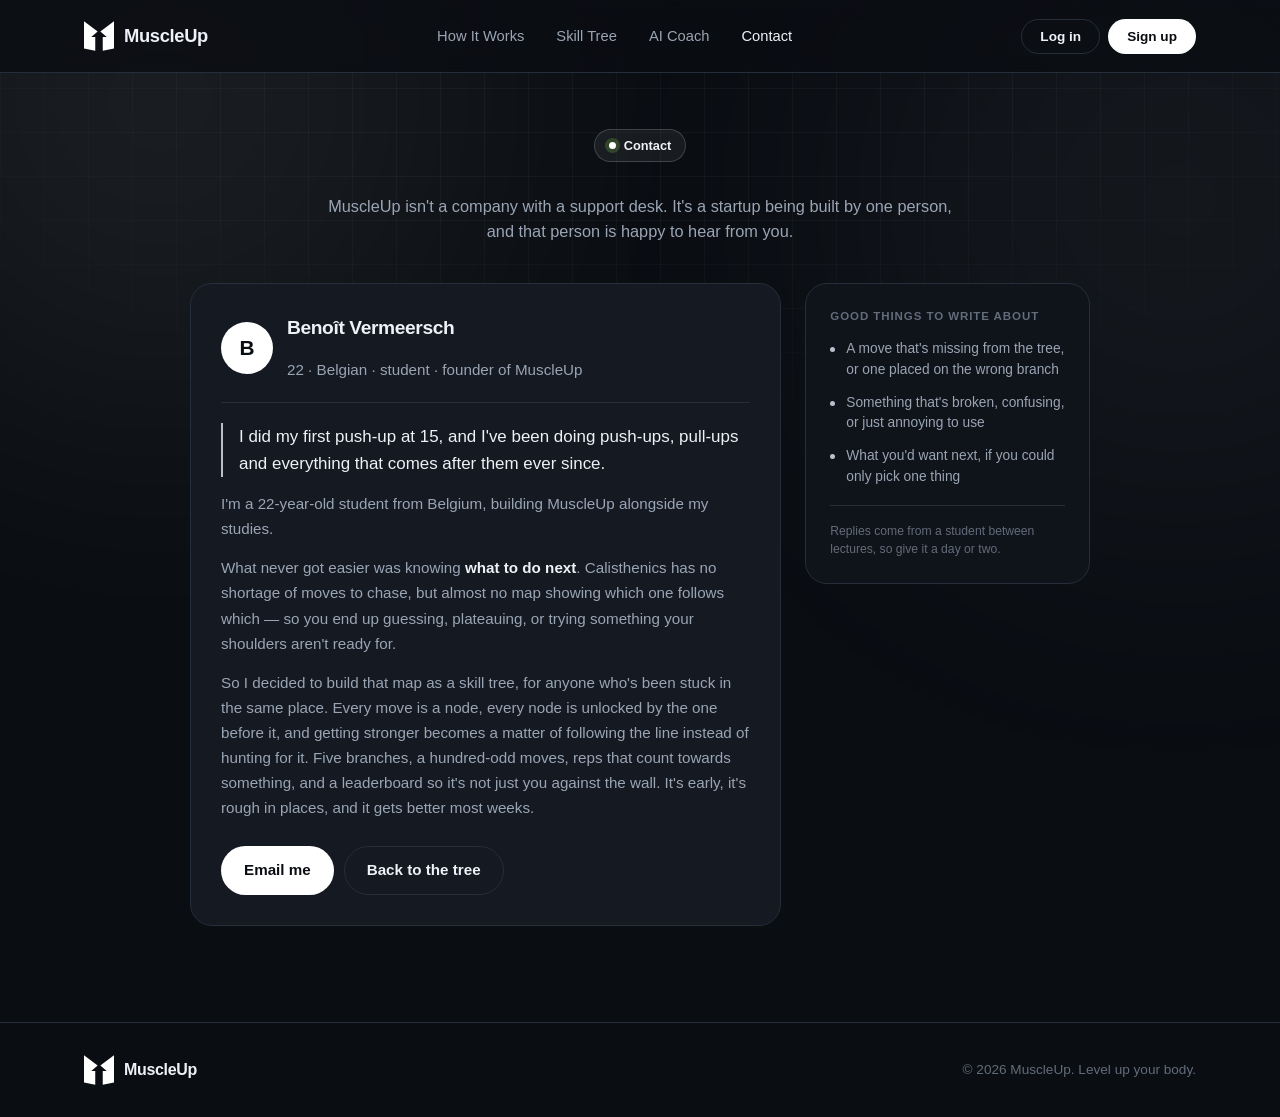
==== contact.html @ 6f4931c4 "Reach the nav on a phone The header links didn't fit beside the account chip on a phone, so below 90" ====
<!DOCTYPE html>
<html lang="en">
<head>
<meta charset="UTF-8">
<meta name="viewport" content="width=device-width, initial-scale=1.0">
<title>Contact · MuscleUp</title>
<meta name="description" content="MuscleUp is built by Benoît Vermeersch, a 22-year-old Belgian student. Get in touch.">
<!-- warm the connection to Supabase before the first query — keep this
     host in step with SUPABASE_URL in js/auth-config.js -->
<link rel="preconnect" href="https://ixcmhtoixwewbaqtuimb.supabase.co" crossorigin>
<link rel="dns-prefetch" href="https://ixcmhtoixwewbaqtuimb.supabase.co">
<link rel="icon" href="assets/favicon.svg" type="image/svg+xml">
<meta name="theme-color" content="#0a0d12">
<link rel="stylesheet" href="css/style.css?v=11">
<link rel="stylesheet" href="css/auth.css?v=11">
<link rel="stylesheet" href="css/pages.css?v=11">
</head>
<body>

<div class="bg-grid" aria-hidden="true"></div>
<div class="bg-glow bg-glow--push" aria-hidden="true"></div>
<div class="bg-glow bg-glow--pull" aria-hidden="true"></div>

<header class="site-header">
  <div class="container nav">
    <a class="brand" href="index.html">
      <img class="brand__mark" src="assets/logo.svg" alt="" width="400" height="404">
      <span class="brand__name">Muscle<em>Up</em></span>
    </a>
    <nav class="nav__links" id="nav-links" aria-label="Primary"></nav>
    <div class="nav__tools">
      <div id="auth-slot"></div>
      <button type="button" class="nav__burger" id="nav-burger"
              aria-label="Open menu" aria-expanded="false" aria-controls="nav-links">
        <span aria-hidden="true"></span><span aria-hidden="true"></span><span aria-hidden="true"></span>
      </button>
    </div>
  </div>
</header>

<main class="page">
  <div class="container">

    <div class="page__head">
      <span class="eyebrow"><span class="eyebrow__dot"></span> Contact</span>
      <p class="page__lead">MuscleUp isn't a company with a support desk. It's a startup being built by one person, and that person is happy to hear from you.</p>
    </div>

    <div class="contact">

      <article class="contact__card">
        <div class="contact__who">
          <span class="contact__avatar" aria-hidden="true">B</span>
          <div>
            <h1 class="contact__name">Benoît Vermeersch</h1>
            <p class="contact__role">22 · Belgian · student · founder of MuscleUp</p>
          </div>
        </div>

        <p class="contact__lede">I did my first push-up at 15, and I've been doing push-ups, pull-ups and everything that comes after them ever since.</p>

        <p>I'm a 22-year-old student from Belgium, building MuscleUp alongside my studies.</p>

        <p>What never got easier was knowing <em>what to do next</em>. Calisthenics has no shortage of moves to chase, but almost no map showing which one follows which — so you end up guessing, plateauing, or trying something your shoulders aren't ready for.</p>

        <p>So I decided to build that map as a skill tree, for anyone who's been stuck in the same place. Every move is a node, every node is unlocked by the one before it, and getting stronger becomes a matter of following the line instead of hunting for it. Five branches, a hundred-odd moves, reps that count towards something, and a leaderboard so it's not just you against the wall. It's early, it's rough in places, and it gets better most weeks.</p>

        <div class="contact__actions">
          <a class="btn btn--primary" href="mailto:benoitjevermeersch@gmail.com">Email me</a>
          <a class="btn btn--ghost" href="index.html">Back to the tree</a>
        </div>
      </article>

      <aside class="contact__aside">
        <h3>Good things to write about</h3>
        <ul class="contact__list">
          <li>A move that's missing from the tree, or one placed on the wrong branch</li>
          <li>Something that's broken, confusing, or just annoying to use</li>
          <li>What you'd want next, if you could only pick one thing</li>
        </ul>
        <p class="contact__note">Replies come from a student between lectures, so give it a day or two.</p>
      </aside>

    </div>

  </div>
</main>

<footer class="site-footer">
  <div class="container footer__inner">
    <div class="brand">
      <img class="brand__mark" src="assets/logo.svg" alt="" width="400" height="404">
      <span class="brand__name">Muscle<em>Up</em></span>
    </div>
    <p>&copy; 2026 MuscleUp. Level up your body.</p>
  </div>
</footer>

<script src="js/auth-config.js?v=11"></script>
<script src="js/auth.js?v=11"></script>
<script src="js/skills.js?v=11"></script>
<script src="js/profiles.js?v=11"></script>
</body>
</html>
---- css/style.css ----
/* -------------------------------------------------
   MuscleUp — Landing Page
   ------------------------------------------------- */

:root {
  --bg: #0a0d12;
  --bg-alt: #0f131a;
  --surface: #141922;
  --surface-2: #1b212c;
  --border: #262e3a;

  --text: #eef1f6;
  --text-dim: #9aa5b4;
  --text-faint: #626c7a;

  /* Brand accent. The name is historical — the palette is monochrome now,
     so "lime" is simply white and "lime-dim" the muted step below it. */
  --lime: #ffffff;
  --lime-dim: #b8c0cc;

  --push: #ff6b5e;
  --pull: #4eb0ff;
  --legs: #c084ff;
  --core: #ffd24e;
  --cardio: #4ee0a8;

  --radius: 14px;
  --radius-lg: 22px;

  --grid-line: rgba(255,255,255,0.035);
  --glow-opacity: 0.07;
  --header-bg: rgba(10,13,18,0.75);

  /* skill-tree map surfaces (theme-aware) */
  --tt-stage: #0c1017;
  --tt-panel: rgba(16,20,28,0.86);
  --tt-node: #1a212c;
  --tt-node-border: #2b3442;
  --tt-line: #3a4454;
  --tt-sector: rgba(255,255,255,0.02);
  --tt-sector-line: rgba(255,255,255,0.07);
  --tt-node-text: #eef1f6;

  /* Helvetica everywhere. Linux and Windows have no Helvetica, so Arial —
     metrically identical — picks it up, with Nimbus Sans covering Linux. */
  --font-display: Helvetica, "Helvetica Neue", "Nimbus Sans", Arial, sans-serif;
  --font-body: Helvetica, "Helvetica Neue", "Nimbus Sans", Arial, sans-serif;
}

* { box-sizing: border-box; }

html { scroll-behavior: smooth; }

body {
  margin: 0;
  background: var(--bg);
  color: var(--text);
  font-family: var(--font-body);
  line-height: 1.5;
  -webkit-font-smoothing: antialiased;
  overflow-x: hidden;
  transition: background 0.3s ease, color 0.3s ease;
}
body.is-locked { overflow: hidden; }

h1, h2, h3, .brand__name {
  font-family: var(--font-display);
  letter-spacing: -0.02em;
  margin: 0;
}

p { margin: 0; }

a { color: inherit; text-decoration: none; }

ul { margin: 0; padding: 0; list-style: none; }

.container {
  width: 100%;
  max-width: 1160px;
  margin: 0 auto;
  padding: 0 24px;
}

.sr-only {
  position: absolute;
  width: 1px; height: 1px;
  overflow: hidden;
  clip: rect(0 0 0 0);
  white-space: nowrap;
}

/* ---------- background decoration ---------- */

.bg-grid {
  position: fixed;
  inset: 0;
  z-index: -2;
  background-image:
    linear-gradient(var(--grid-line) 1px, transparent 1px),
    linear-gradient(90deg, var(--grid-line) 1px, transparent 1px);
  background-size: 44px 44px;
  mask-image: radial-gradient(ellipse 80% 60% at 50% 0%, black 40%, transparent 90%);
}

.bg-glow {
  position: fixed;
  z-index: -1;
  width: 640px;
  height: 640px;
  border-radius: 50%;
  filter: blur(140px);
  opacity: var(--glow-opacity);
  pointer-events: none;
}
.bg-glow--push { top: -220px; left: -160px; background: #ffffff; }
.bg-glow--pull { top: -120px; right: -220px; background: #aeb7c4; }

/* ---------- buttons ---------- */

.btn {
  display: inline-flex;
  align-items: center;
  justify-content: center;
  gap: 8px;
  font-family: var(--font-display);
  font-weight: 600;
  font-size: 0.95rem;
  padding: 12px 22px;
  border-radius: 999px;
  border: 1px solid transparent;
  cursor: pointer;
  transition: transform 0.15s ease, box-shadow 0.15s ease, background 0.15s ease, border-color .15s ease;
  white-space: nowrap;
}
.btn:active { transform: scale(0.97); }

.btn--primary {
  background: var(--lime);
  color: #0a0d12;
  box-shadow: 0 0 0 rgba(157,255,92,0);
}
.btn--primary:hover {
  box-shadow: 0 6px 24px rgba(157,255,92,0.35);
  transform: translateY(-1px);
}

.btn--ghost {
  background: transparent;
  border-color: var(--border);
  color: var(--text);
}
.btn--ghost:hover { border-color: var(--lime-dim); color: var(--lime); }

/* irreversible actions — the profile page's danger zone */
.btn--danger {
  background: transparent;
  border-color: rgba(255, 107, 94, 0.45);
  color: #ff8b80;
}
.btn--danger:hover { border-color: #ff6b5e; background: rgba(255, 107, 94, 0.12); }
.btn--danger:disabled { opacity: 0.45; cursor: not-allowed; }
.btn--danger:disabled:hover { background: transparent; border-color: rgba(255, 107, 94, 0.45); }

.btn--lg { padding: 15px 28px; font-size: 1rem; }
.btn--small { padding: 9px 18px; font-size: 0.85rem; }

/* ---------- header ---------- */

.site-header {
  position: sticky;
  top: 0;
  z-index: 50;
  background: var(--header-bg);
  backdrop-filter: blur(10px);
  border-bottom: 1px solid var(--border);
  transition: background 0.3s ease, border-color 0.3s ease;
}

.nav {
  display: flex;
  align-items: center;
  justify-content: space-between;
  height: 72px;
}

.brand {
  display: flex;
  align-items: center;
  gap: 10px;
  font-weight: 700;
}

/* the logo mark itself — white on dark, no container */
.brand__mark {
  display: block;
  width: 30px;
  height: auto;
  color: var(--text);
}

.brand__name { font-size: 1.15rem; color: var(--text); }
.brand__name em { color: var(--text); font-style: normal; }

.nav__links {
  display: flex;
  gap: 32px;
}
.nav__links a {
  color: var(--text-dim);
  font-size: 0.92rem;
  font-weight: 500;
  transition: color 0.15s ease;
}
.nav__links a:hover { color: var(--text); }
.nav__links a.is-active { color: var(--text); }

/* The menu button only exists once the links collapse — see the 900px
   block further down, which is also where the panel itself is styled. */
.nav__burger { display: none; }

/* ---------- hero ---------- */

.hero { padding: 88px 0 40px; }

.hero__grid {
  display: grid;
  grid-template-columns: 1.05fr 0.95fr;
  gap: 48px;
  align-items: center;
}

.eyebrow {
  display: inline-flex;
  align-items: center;
  gap: 8px;
  font-size: 0.8rem;
  font-weight: 600;
  color: var(--text);
  background: rgba(255,255,255,0.06);
  border: 1px solid rgba(255,255,255,0.18);
  padding: 6px 14px;
  border-radius: 999px;
  margin-bottom: 22px;
}
.eyebrow--alt { color: var(--text-dim); background: rgba(255,255,255,0.05); border-color: rgba(255,255,255,0.14); }
.eyebrow--alt .eyebrow__dot { background: var(--text-dim); box-shadow: 0 0 0 4px rgba(255,255,255,0.10); }

.eyebrow__dot {
  width: 7px; height: 7px;
  border-radius: 50%;
  background: var(--lime);
  box-shadow: 0 0 0 4px rgba(157,255,92,0.18);
}

.hero__title {
  font-size: clamp(2.6rem, 5.4vw, 4.4rem);
  font-weight: 700;
  line-height: 1.02;
}

/* monochrome: bright white fading into the dimmer grey step */
.grad-text {
  background: linear-gradient(90deg, #ffffff 0%, #cdd4de 55%, #7d8796 100%);
  -webkit-background-clip: text;
  background-clip: text;
  color: transparent;
}

.hero__desc {
  margin-top: 24px;
  font-size: 1.15rem;
  color: var(--text-dim);
  max-width: 480px;
}

.hero__actions {
  display: flex;
  gap: 14px;
  margin-top: 34px;
  flex-wrap: wrap;
}

.hero__stats {
  display: flex;
  gap: 34px;
  margin-top: 48px;
  padding-top: 28px;
  border-top: 1px solid var(--border);
}
.stat { display: flex; flex-direction: column; gap: 2px; }
.stat[hidden] { display: none; }
.stat strong { font-family: var(--font-display); font-size: 1.4rem; color: var(--text); }
.stat span { font-size: 0.8rem; color: var(--text-faint); }

/* ---------- hero tree visual ---------- */

.hero__visual {
  position: relative;
  display: flex;
  align-items: center;
  justify-content: center;
}

.tree-preview { width: 100%; max-width: 340px; height: auto; overflow: visible; }

/* the gold climb behind the chain */
.rise { filter: drop-shadow(0 0 26px rgba(217, 165, 33, 0.22)); }

/* links sit on top of the gold shaft, so they need to read against it */
.chain line { stroke: rgba(255, 255, 255, 0.28); }

.mini-start ellipse {
  fill: var(--surface-2);
  stroke: var(--border);
  stroke-width: 2;
}
.mini-start text {
  font-family: var(--font-display);
  font-size: 15px;
  font-weight: 700;
  letter-spacing: 0.12em;
  fill: var(--text);
  text-anchor: middle;
}

/* every skill node is the same size — only the goal is styled differently */
.mini-node circle {
  fill: var(--surface-2);
  stroke: var(--border);
  stroke-width: 2;
}
/* the inner pip needs to out-specify the ".mini-node circle" rule above */
.mini-node circle.mini-node__pip { fill: var(--text); stroke: none; }

.mini-node__label {
  font-family: var(--font-display);
  font-size: 15px;
  font-weight: 600;
  fill: var(--text-dim);
}

.mini-node--goal circle { fill: rgba(217, 165, 33, 0.14); stroke: #ffd76b; }
.mini-node--goal circle.mini-node__pip { fill: #ffd76b; stroke: none; }
.mini-node--goal .mini-node__label { fill: #ffd76b; font-weight: 700; }

/* side branches and the smaller nodes on them */
.mini-branch path { stroke: var(--border); }
.mini-branch--faint path { stroke: var(--border); opacity: 0.55; }

.mini-dot { fill: var(--surface-2); stroke: var(--border); stroke-width: 2; }
.mini-dot--faint { fill: var(--bg-alt); opacity: 0.6; }

/* ---------- mission strip ---------- */

.mission {
  border-top: 1px solid var(--border);
  border-bottom: 1px solid var(--border);
  padding: 22px 0;
  margin-top: 40px;
}
.mission p {
  text-align: center;
  color: var(--text-faint);
  font-size: 0.95rem;
}

/* ---------- generic section ---------- */

.section { padding: 96px 0; }
.section[hidden] { display: none; }
.section--alt { background: var(--bg-alt); }

.section__title {
  font-size: clamp(1.8rem, 3.2vw, 2.6rem);
  font-weight: 700;
  text-align: center;
}
.section__lead {
  max-width: 560px;
  margin: 16px auto 0;
  text-align: center;
  color: var(--text-dim);
  font-size: 1.05rem;
}

/* ---------- steps ---------- */

.steps {
  margin-top: 56px;
  display: grid;
  grid-template-columns: repeat(4, 1fr);
  gap: 24px;
}

.step {
  background: var(--surface);
  border: 1px solid var(--border);
  border-radius: var(--radius);
  padding: 28px 22px;
}
.step__num {
  font-family: var(--font-display);
  font-size: 0.85rem;
  font-weight: 700;
  color: var(--lime);
  margin-bottom: 14px;
}
.step h3 { font-size: 1.1rem; margin-bottom: 10px; }
.step p { color: var(--text-dim); font-size: 0.92rem; }

/* ---------- category cards ---------- */

.cards {
  margin-top: 56px;
  display: grid;
  grid-template-columns: repeat(5, 1fr);
  gap: 18px;
}

.card {
  background: var(--surface);
  border: 1px solid var(--border);
  border-radius: var(--radius-lg);
  padding: 28px 24px;
  transition: transform 0.2s ease, border-color 0.2s ease;
}
.card:hover { transform: translateY(-4px); }

.card__icon {
  width: 52px; height: 52px;
  display: flex; align-items: center; justify-content: center;
  border-radius: 14px;
  font-size: 1.5rem;
  margin-bottom: 18px;
  background: var(--surface-2);
}

.card h3 { font-size: 1.25rem; margin-bottom: 10px; }
.card p { color: var(--text-dim); font-size: 0.92rem; margin-bottom: 18px; }

.card__tags { display: flex; flex-wrap: wrap; gap: 8px; }
.card__tags li {
  font-size: 0.75rem;
  color: var(--text-faint);
  border: 1px solid var(--border);
  padding: 4px 10px;
  border-radius: 999px;
}

.card--push { border-top: 3px solid var(--push); }
.card--push:hover { border-color: var(--push); }
.card--push .card__icon { color: var(--push); }

.card--pull { border-top: 3px solid var(--pull); }
.card--pull:hover { border-color: var(--pull); }
.card--pull .card__icon { color: var(--pull); }

.card--legs { border-top: 3px solid var(--legs); }
.card--legs:hover { border-color: var(--legs); }
.card--legs .card__icon { color: var(--legs); }

.card--core { border-top: 3px solid var(--core); }
.card--core:hover { border-color: var(--core); }
.card--core .card__icon { color: var(--core); }
.card--cardio { border-top: 3px solid var(--cardio); }
.card--cardio:hover { border-color: var(--cardio); }
.card--cardio .card__icon { color: var(--cardio); }

.categories__cta { text-align: center; margin-top: 48px; }

.categories__note {
  text-align: center;
  color: var(--text-faint);
  font-size: 0.9rem;
  margin-top: 44px;
  font-style: italic;
}

/* ---------- AI section ---------- */

.ai__grid {
  display: grid;
  grid-template-columns: 1fr 1fr;
  gap: 56px;
  align-items: center;
}

.ai__copy p { color: var(--text-dim); margin-top: 18px; font-size: 1rem; }

.ai__list { margin-top: 24px; display: flex; flex-direction: column; gap: 14px; }
.ai__list li {
  position: relative;
  padding-left: 26px;
  color: var(--text-dim);
  font-size: 0.94rem;
}
.ai__list li::before {
  content: "";
  position: absolute;
  left: 0; top: 7px;
  width: 8px; height: 8px;
  border-radius: 2px;
  background: var(--pull);
}

.ai__panel {
  background: var(--surface);
  border: 1px solid var(--border);
  border-radius: var(--radius-lg);
  padding: 28px;
}

.ai__chat { display: flex; flex-direction: column; gap: 14px; }
.ai__bubble {
  max-width: 85%;
  padding: 13px 17px;
  border-radius: 16px;
  font-size: 0.92rem;
  line-height: 1.45;
}
.ai__bubble--user {
  align-self: flex-end;
  background: var(--surface-2);
  border: 1px solid var(--border);
  border-bottom-right-radius: 4px;
}
.ai__bubble--ai {
  align-self: flex-start;
  background: rgba(78,176,255,0.1);
  border: 1px solid rgba(78,176,255,0.3);
  border-bottom-left-radius: 4px;
  color: var(--text);
}

/* ---------- join / waitlist ---------- */

.join__inner { text-align: center; }

.join__form {
  margin: 40px auto 0;
  display: flex;
  gap: 10px;
  max-width: 420px;
}
.join__form input {
  flex: 1;
  background: var(--surface);
  border: 1px solid var(--border);
  border-radius: 999px;
  padding: 13px 20px;
  color: var(--text);
  font-family: var(--font-body);
  font-size: 0.95rem;
}
.join__form input:focus {
  outline: none;
  border-color: var(--lime-dim);
}
.join__form input::placeholder { color: var(--text-faint); }

.join__note {
  margin-top: 18px;
  color: var(--text-faint);
  font-size: 0.85rem;
}
.join__note.is-success { color: var(--lime); }

/* ---------- footer ---------- */

.site-footer {
  border-top: 1px solid var(--border);
  padding: 32px 0;
}
.footer__inner {
  display: flex;
  align-items: center;
  justify-content: space-between;
  flex-wrap: wrap;
  gap: 12px;
}
.footer__inner .brand__name { font-size: 1rem; }
.footer__inner p { color: var(--text-faint); font-size: 0.85rem; }

/* ---------- responsive ---------- */

@media (max-width: 1080px) {
  .cards { grid-template-columns: repeat(3, 1fr); }
}

@media (max-width: 900px) {
  .hero__grid { grid-template-columns: 1fr; }
  .hero__visual { order: -1; max-width: 380px; margin: 0 auto; }
  .steps { grid-template-columns: repeat(2, 1fr); }
  .cards { grid-template-columns: repeat(2, 1fr); }
  .ai__grid { grid-template-columns: 1fr; }

  /* ---- mobile navigation ----

     The links don't fit beside the account chip on a phone, but hiding
     them outright puts the Leaderboard, Profile and Skill Tree out of
     reach. Below this width they drop out of the header as a panel behind
     a menu button instead. The list is the same #nav-links renderNav
     fills, so the menu follows the signed-in state for free. */

  .nav__burger {
    display: inline-flex;
    flex-direction: column;
    justify-content: center;
    gap: 5px;
    width: 40px;
    height: 40px;
    padding: 0 9px;
    border: 1px solid var(--border);
    border-radius: 11px;
    background: var(--surface);
    cursor: pointer;
    flex: none;
  }
  .nav__burger span {
    display: block;
    height: 2px;
    border-radius: 2px;
    background: var(--text);
    transition: transform 0.18s ease, opacity 0.18s ease;
  }
  /* the three bars fold into a cross while the panel is down */
  .is-nav-open .nav__burger span:nth-child(1) { transform: translateY(7px) rotate(45deg); }
  .is-nav-open .nav__burger span:nth-child(2) { opacity: 0; }
  .is-nav-open .nav__burger span:nth-child(3) { transform: translateY(-7px) rotate(-45deg); }

  /* anchored to .site-header, which is sticky and so already positioned */
  .nav__links {
    position: absolute;
    top: 100%;
    left: 0;
    right: 0;
    display: none;
    flex-direction: column;
    gap: 0;
    padding: 4px 0 8px;
    background: var(--bg);
    border-bottom: 1px solid var(--border);
    box-shadow: 0 18px 40px rgba(0, 0, 0, 0.45);
  }
  .site-header.is-nav-open .nav__links { display: flex; }

  .nav__links a {
    padding: 15px 24px;
    font-size: 1rem;
    border-bottom: 1px solid var(--border);
  }
  .nav__links a:last-child { border-bottom: none; }
}

@media (max-width: 560px) {
  .steps { grid-template-columns: 1fr; }
  .cards { grid-template-columns: 1fr; }
  .hero { padding: 56px 0 24px; }
  .section { padding: 64px 0; }
  .hero__stats { gap: 22px; flex-wrap: wrap; }
  .join__form { flex-direction: column; }
  /* keeps the menu's text on the same left edge as the tightened container */
  .nav__links a { padding: 15px 16px; }
}

.nav__tools { display: flex; align-items: center; gap: 16px; }

/* =================================================
   Skill Tree overlay (the map)
   ================================================= */

.tree-overlay {
  position: fixed;
  inset: 0;
  z-index: 200;
  display: none;
  flex-direction: column;
  background: var(--tt-stage);
  transition: background 0.3s ease;
}
.tree-overlay.is-open { display: flex; }

.tree-overlay__chrome {
  position: relative;
  z-index: 3;
  display: flex;
  align-items: center;
  justify-content: space-between;
  gap: 16px;
  padding: 14px 20px;
  border-bottom: 1px solid var(--border);
  background: var(--tt-panel);
  backdrop-filter: blur(10px);
}
.tree-chrome__left,
.tree-chrome__right { display: flex; align-items: center; gap: 14px; }

.tree-chrome__title { display: flex; flex-direction: column; line-height: 1.15; }
.tree-chrome__title small {
  font-size: 0.7rem;
  letter-spacing: 0.14em;
  text-transform: uppercase;
  color: var(--text-faint);
  font-weight: 700;
}
.tree-chrome__title strong {
  font-family: var(--font-display);
  font-size: 1.05rem;
  color: var(--text);
}

.tree-close {
  width: 38px; height: 38px;
  display: inline-flex; align-items: center; justify-content: center;
  border-radius: 10px;
  border: 1px solid var(--border);
  background: var(--surface);
  color: var(--text);
  font-size: 1.15rem;
  cursor: pointer;
  transition: border-color 0.15s ease, transform 0.1s ease;
}
.tree-close:hover { border-color: var(--lime-dim); }
.tree-close:active { transform: scale(0.94); }

/* category switcher */
.tree-switch { display: flex; align-items: center; gap: 12px; }
.tree-switch__btn {
  width: 40px; height: 40px;
  border-radius: 50%;
  border: 1px solid var(--border);
  background: var(--surface);
  color: var(--text);
  font-size: 1.2rem;
  cursor: pointer;
  display: inline-flex; align-items: center; justify-content: center;
  transition: border-color 0.15s ease, background 0.15s ease, transform 0.1s ease;
}
.tree-switch__btn:hover { border-color: var(--cat-color, var(--lime-dim)); color: var(--cat-color, var(--text)); }
.tree-switch__btn:active { transform: scale(0.92); }

.tree-switch__center { text-align: center; min-width: 190px; }
.tree-switch__icon { font-size: 1.35rem; line-height: 1; }
.tree-switch__name {
  font-family: var(--font-display);
  font-weight: 700;
  font-size: 1.35rem;
  letter-spacing: 0.02em;
  color: var(--cat-color, var(--text));
  display: flex; align-items: center; justify-content: center; gap: 8px;
}
.tree-switch__check {
  font-size: 0.95rem;
  color: #23c552;
  display: none;
}
.tree-switch__check.is-on { display: inline; }
.tree-switch__meta { font-size: 0.72rem; color: var(--text-faint); margin-top: 2px; }

/* dots */
.tree-dots { display: flex; gap: 7px; align-items: center; }
.tree-dots button {
  width: 9px; height: 9px; padding: 0;
  border-radius: 50%;
  border: none;
  background: var(--tt-line);
  cursor: pointer;
  transition: transform 0.15s ease, background 0.15s ease;
}
.tree-dots button.is-active { background: var(--cat-color, var(--lime)); transform: scale(1.35); }

/* stage */
.tree-stage {
  position: relative;
  flex: 1;
  overflow: hidden;
  cursor: grab;
  touch-action: none;
}
.tree-stage.is-panning { cursor: grabbing; }
/* the map itself — not every svg on the stage (the standings panel has
   its own icon, which must keep its own size) */
.tree-stage > svg { width: 100%; height: 100%; display: block; user-select: none; }

/* skill node — native SVG (plain category-coloured circle + icon + name) */
.skill-node { cursor: pointer; --fam: #8a93a3; }
.skill-dot {
  fill: var(--fam);
  stroke: none;
  transition: filter 0.12s ease;
}
.skill-node:hover .skill-dot { filter: brightness(1.12); }
.skill-dot__icon {
  font-size: 28px;
  pointer-events: none;
}
.skill-dot__label {
  font-family: var(--font-body);
  font-weight: 600;
  font-size: 12px;
  fill: var(--tt-node-text);
  paint-order: stroke;
  stroke: var(--tt-stage);
  stroke-width: 4px;
  stroke-linejoin: round;
  pointer-events: none;
}
.skill-lock { fill: var(--text-faint); pointer-events: none; }

/* the one starred position, marked on its node */
.skill-star { fill: #f3c645; pointer-events: none; }
.skill-node.is-favourite .skill-dot {
  stroke: #f3c645;
  stroke-width: 2.5px;
}

/* per-skill progress bar under the name (fills toward Mastered) */
.skill-bar__track { fill: var(--tt-node-border); opacity: 0.55; }
.skill-bar__fill  { fill: var(--fam); }
.tt-wedge:not(.is-current) .skill-bar { display: none; }

/* mastered → golden fill + golden (slightly darker) emoji, with a soft glow */
.skill-node.is-mastered .skill-dot {
  fill: #f4c430;
  filter: drop-shadow(0 0 5px #ffe27c) drop-shadow(0 0 12px rgba(246,196,54,0.95));
}
.skill-node.is-mastered .skill-dot__icon {
  filter: grayscale(1) sepia(1) saturate(6) hue-rotate(-16deg) brightness(0.82);
}

/* locked stays the same — neutral circle, dashed edge, padlock */
.skill-node.is-locked .skill-dot {
  fill: var(--tt-node);
  stroke: var(--tt-node-border);
  stroke-width: 2;
  stroke-dasharray: 4 3;
}
.skill-node.is-locked .skill-dot__label { fill: var(--text-faint); }

/* only the centred wedge shows skill names */
.tt-wedge:not(.is-current) .skill-dot__label { display: none; }

/* START base — a big themed ellipse with a category-coloured rim at the wedge vertex */
.tt-start ellipse {
  fill: var(--tt-node);
  stroke: var(--cat-color, var(--lime));
  stroke-width: 3.5;
}
.tt-start text {
  fill: var(--tt-node-text);
  font-family: Helvetica, Arial, sans-serif;
  font-weight: 700;
  font-size: 36px;
  letter-spacing: 0.08em;
  text-anchor: middle;
}

/* AND / OR connector chips (native SVG) */
.tt-chip rect { fill: var(--tt-panel); stroke: var(--tt-line); stroke-width: 1; }
.tt-chip text {
  font-family: var(--font-display);
  font-weight: 700;
  font-size: 9px;
  letter-spacing: 0.04em;
  fill: var(--text-dim);
}

/* edges */
.tt-edge { stroke: var(--tt-line); stroke-width: 2; fill: none; }
.tt-edge--extra { stroke-dasharray: 4 4; opacity: 0.85; }
.tt-sector { fill: var(--tt-sector); stroke: var(--tt-sector-line); stroke-width: 1.5; }
.tt-sector-tick { stroke: var(--tt-sector-line); stroke-width: 1.5; stroke-dasharray: 3 5; }

/* carousel wedges rotate around the START vertex */
.tt-wedge { will-change: transform, opacity; }
.tt-wedge:not(.is-current) { filter: saturate(0.85); }

/* clean lock glyph in the legend */
.tree-legend__lock {
  display: inline-flex;
  color: var(--text-faint);
}
.tree-legend__lock .lock-ico { width: 14px; height: 14px; }

/* =================================================
   Skill popup (reps + rank + progression)
   ================================================= */
.skill-pop {
  position: fixed;
  inset: 0;
  z-index: 260;
  display: flex;
  align-items: center;
  justify-content: center;
  padding: 20px;
}
.skill-pop[hidden] { display: none; }
.skill-pop__backdrop {
  position: absolute;
  inset: 0;
  background: rgba(6,9,14,0.55);
  backdrop-filter: blur(3px);
  opacity: 0;
  transition: opacity 0.2s ease;
}
.skill-pop.is-open .skill-pop__backdrop { opacity: 1; }
.skill-pop__card {
  position: relative;
  width: 100%;
  max-width: 380px;
  background: var(--surface);
  border: 1px solid var(--border);
  border-radius: var(--radius-lg);
  padding: 26px 24px 24px;
  box-shadow: 0 24px 60px rgba(0,0,0,0.4);
  transform: translateY(12px) scale(0.97);
  opacity: 0;
  transition: transform 0.22s cubic-bezier(.2,.9,.3,1.2), opacity 0.2s ease;
}
.skill-pop.is-open .skill-pop__card { transform: translateY(0) scale(1); opacity: 1; }
.skill-pop__close {
  position: absolute;
  top: 12px; right: 12px;
  width: 30px; height: 30px;
  border-radius: 8px;
  border: 1px solid var(--border);
  background: var(--surface-2);
  color: var(--text);
  cursor: pointer;
  font-size: 0.9rem;
  display: inline-flex; align-items: center; justify-content: center;
}
.skill-pop__close:hover { border-color: var(--lime-dim); }

.pop-head { display: flex; align-items: center; gap: 14px; margin-bottom: 18px; padding-right: 24px; }
.pop-badge {
  --fam: #888;
  flex: none;
  width: 52px; height: 52px;
  border-radius: 50%;
  display: flex; align-items: center; justify-content: center;
  font-size: 24px;
  background: var(--fam);
  border: 2px solid color-mix(in srgb, var(--fam) 62%, #000);
}
.pop-badge.is-locked {
  background: var(--surface-2);
  border-style: dashed;
  border-color: var(--border);
  color: var(--text-faint);
}
.pop-badge.is-mastered {
  background: linear-gradient(135deg, #ffe28a, #f3c645 55%, #e0a92c);
  border-color: #b9891f;
}
.pop-badge.is-mastered { filter: none; }
.pop-badge .lock-ico { width: 24px; height: 24px; color: var(--text-faint); }
.pop-name { font-size: 1.15rem; line-height: 1.2; }

/* favourite this position — one star per account, shown on the leaderboard */
.pop-fav {
  display: flex;
  align-items: center;
  justify-content: center;
  gap: 8px;
  width: 100%;
  margin: 0 0 16px;
  padding: 9px 14px;
  border: 1px solid var(--border);
  border-radius: 999px;
  background: var(--surface-2);
  color: var(--text-dim);
  font-family: var(--font-display);
  font-weight: 600;
  font-size: 0.82rem;
  cursor: pointer;
  transition: border-color 0.15s ease, color 0.15s ease, background 0.15s ease;
}
.pop-fav svg { fill: none; stroke: currentColor; stroke-width: 1.6; }
.pop-fav:hover { border-color: #f3c645; color: var(--text); }
.pop-fav.is-on {
  border-color: #f3c645;
  color: #f3c645;
  background: rgba(243, 198, 69, 0.10);
}
.pop-fav.is-on svg { fill: #f3c645; stroke: #f3c645; }
.pop-sub { font-size: 0.8rem; color: var(--text-dim); margin-top: 3px; }

.pop-rank { display: flex; align-items: center; justify-content: space-between; margin-bottom: 12px; }
.rank-chip {
  font-family: var(--font-display);
  font-weight: 700;
  font-size: 0.82rem;
  padding: 5px 12px;
  border-radius: 999px;
  color: #08110a;
}
.rank-0 { background: #9aa5b4; color: #10141b; }
.rank-1 { background: #4eb0ff; color: #05121f; }
.rank-2 { background: #9dff5c; color: #08110a; }
.rank-3 { background: #c084ff; color: #14071f; }
.rank-4 { background: linear-gradient(135deg, #ffe28a, #e0a92c); color: #3a2a05; }
.pop-reps { font-size: 0.9rem; color: var(--text-dim); }
.pop-reps b { color: var(--text); font-family: var(--font-display); font-size: 1.1rem; }

.pop-bar {
  height: 9px;
  border-radius: 999px;
  background: var(--surface-2);
  border: 1px solid var(--border);
  overflow: hidden;
}
.pop-bar i {
  display: block;
  height: 100%;
  border-radius: 999px;
  background: linear-gradient(90deg, var(--lime-dim), var(--lime));
  transition: width 0.35s ease;
}
.pop-bar__meta { font-size: 0.78rem; color: var(--text-dim); margin-top: 7px; }

.pop-add { display: flex; gap: 8px; margin-top: 18px; }
.pop-add input {
  flex: 1;
  min-width: 0;
  background: var(--surface-2);
  border: 1px solid var(--border);
  border-radius: 10px;
  padding: 10px 14px;
  color: var(--text);
  font-family: var(--font-body);
  font-size: 0.95rem;
}
.pop-add input:focus { outline: none; border-color: var(--lime-dim); }
.pop-add .btn { padding: 10px 16px; font-size: 0.9rem; }

.pop-quick { display: flex; gap: 8px; margin-top: 10px; }
.pop-quick__b {
  flex: 1;
  background: var(--surface-2);
  border: 1px solid var(--border);
  border-radius: 8px;
  padding: 7px 0;
  color: var(--text-dim);
  font-family: var(--font-display);
  font-weight: 600;
  font-size: 0.82rem;
  cursor: pointer;
  transition: border-color 0.15s ease, color 0.15s ease;
}
.pop-quick__b:hover { border-color: var(--lime-dim); color: var(--text); }
.pop-note { font-size: 0.74rem; color: var(--text-faint); margin-top: 14px; line-height: 1.4; }

/* shown when an entry was clamped, so a changed number is never silent */
.pop-warn {
  margin-top: 12px;
  padding: 9px 12px;
  border-radius: 9px;
  background: rgba(255, 210, 78, 0.10);
  border: 1px solid rgba(255, 210, 78, 0.32);
  color: #ffd24e;
  font-size: 0.78rem;
  line-height: 1.45;
}

.pop-locked { text-align: center; margin-top: 6px; }
.pop-lock-ico { color: var(--text-faint); margin: 4px 0 10px; }
.pop-lock-ico .lock-ico { width: 40px; height: 40px; margin: 0 auto; }
.pop-locked p { font-size: 0.9rem; color: var(--text-dim); margin-bottom: 14px; }
.pop-locked b { color: var(--text); }

/* legend + controls footer */
.tree-footer {
  position: relative;
  z-index: 3;
  display: flex;
  align-items: center;
  justify-content: space-between;
  gap: 16px;
  padding: 10px 20px;
  border-top: 1px solid var(--border);
  background: var(--tt-panel);
  backdrop-filter: blur(10px);
  flex-wrap: wrap;
}
.tree-legend { display: flex; flex-wrap: wrap; gap: 8px 14px; align-items: center; }
.tree-legend__item {
  display: inline-flex;
  align-items: center;
  gap: 6px;
  font-size: 0.74rem;
  color: var(--text-dim);
}
.tree-legend__sw {
  width: 13px; height: 13px;
  border-radius: 50%;
  background: var(--sw, #888);
  border: 2px solid var(--sw, #888);
  box-shadow: inset 0 0 0 2px var(--tt-node);
}
.tree-legend__sw--legendary,
.tree-legend__sw--gold {
  background: linear-gradient(135deg, #ffe28a, #e0a92c);
  border-color: #caa23a;
  box-shadow: none;
}
.tree-legend__sep { width: 1px; height: 16px; background: var(--border); }

.tree-zoom { display: flex; align-items: center; gap: 6px; }
.tree-zoom__btn {
  width: 32px; height: 32px;
  border-radius: 8px;
  border: 1px solid var(--border);
  background: var(--surface);
  color: var(--text);
  font-size: 1rem;
  cursor: pointer;
  display: inline-flex; align-items: center; justify-content: center;
  transition: border-color 0.15s ease, transform 0.1s ease;
}
.tree-zoom__btn:hover { border-color: var(--lime-dim); }
.tree-zoom__btn:active { transform: scale(0.9); }

.tree-hint {
  position: absolute;
  left: 50%;
  bottom: 14px;
  transform: translateX(-50%);
  z-index: 2;
  font-size: 0.72rem;
  color: var(--text-faint);
  background: var(--tt-panel);
  border: 1px solid var(--border);
  padding: 5px 12px;
  border-radius: 999px;
  pointer-events: none;
  opacity: 0.9;
}

@media (max-width: 720px) {
  .tree-switch__meta { display: none; }
  .tree-chrome__title { display: none; }
  .tree-switch__center { min-width: 130px; }
  .tree-switch__name { font-size: 1.05rem; }
  .tree-legend { display: none; }
  .tree-footer { justify-content: center; }
}

/* =================================================
   Standings panel docked to the skill tree
   ================================================= */

.tree-board {
  position: absolute;
  user-select: none;
  top: 16px;
  right: 16px;
  z-index: 5;
  width: 250px;
  display: flex;
  flex-direction: column;
  align-items: stretch;
  gap: 8px;
  max-height: calc(100% - 32px);
}

.tree-board__toggle {
  display: flex;
  align-items: center;
  gap: 9px;
  width: 100%;
  padding: 9px 12px;
  border: 1px solid var(--border);
  border-radius: 10px;
  background: var(--tt-panel);
  backdrop-filter: blur(10px);
  color: var(--text-dim);
  font-family: var(--font-display);
  font-weight: 600;
  font-size: 0.8rem;
  cursor: pointer;
  transition: border-color 0.15s ease, color 0.15s ease;
}
.tree-board__toggle:hover { border-color: var(--lime-dim); color: var(--text); }
.tree-board__toggle svg { fill: currentColor; flex: none; }
.tree-board__label { flex: 1; text-align: left; }
.tree-board__chev { font-size: 0.7rem; transition: transform 0.18s ease; }
.tree-board.is-open .tree-board__toggle { color: var(--text); }
.tree-board.is-open .tree-board__chev { transform: rotate(90deg); }

.tree-board__panel {
  display: flex;
  flex-direction: column;
  min-height: 0;
  padding: 12px;
  border: 1px solid var(--border);
  border-radius: 12px;
  background: var(--tt-panel);
  backdrop-filter: blur(10px);
}
.tree-board__panel[hidden] { display: none; }

.tree-board__status {
  margin: 0 0 8px;
  font-size: 0.76rem;
  color: var(--text-dim);
  line-height: 1.4;
}
.tree-board__status[hidden] { display: none; }
.tree-board__status.is-error { color: #ff8b80; }

.tree-board__list {
  margin: 0;
  padding: 0;
  list-style: none;
  overflow-y: auto;
  min-height: 0;
}

.tree-board__row {
  display: flex;
  align-items: center;
  gap: 9px;
  padding: 6px 6px;
  border-radius: 8px;
  font-size: 0.8rem;
}
.tree-board__row.is-me {
  background: rgba(255, 255, 255, 0.07);
  color: var(--text);
}

.tree-board__rank {
  flex: none;
  width: 17px;
  font-family: var(--font-display);
  font-weight: 700;
  font-size: 0.74rem;
  color: var(--text-faint);
}
.tree-board__row.is-me .tree-board__rank { color: var(--text); }

.tree-board__name {
  flex: 1;
  min-width: 0;
  overflow: hidden;
  text-overflow: ellipsis;
  white-space: nowrap;
  color: var(--text-dim);
}
.tree-board__row.is-me .tree-board__name { color: var(--text); font-weight: 600; }

.tree-board__reps {
  flex: none;
  font-family: var(--font-display);
  font-weight: 700;
  font-size: 0.78rem;
  color: var(--text);
}

.tree-board__gap {
  text-align: center;
  font-size: 0.7rem;
  color: var(--text-faint);
  letter-spacing: 0.2em;
  padding: 2px 0;
}

.tree-board__all {
  margin-top: 10px;
  padding-top: 10px;
  border-top: 1px solid var(--border);
  font-size: 0.74rem;
  color: var(--text-dim);
  text-align: center;
}
.tree-board__all:hover { color: var(--text); }

/* the map gets cramped on a phone — the full board is a tap away */
@media (max-width: 720px) {
  .tree-board { display: none; }
}
---- css/auth.css ----
/* =================================================
   MuscleUp — auth dialog, account chip, first-run assessment
   Uses the tokens defined in css/style.css
   ================================================= */

/* ---------- header account slot ---------- */

#auth-slot { display: flex; align-items: center; gap: 8px; }

.account {
  display: flex;
  align-items: center;
  gap: 9px;
  padding: 4px 5px 4px 4px;
  border: 1px solid var(--border);
  border-radius: 999px;
  background: var(--surface);
}

/* the avatar + name half of the chip links through to the profile page */
.account__me {
  display: flex;
  align-items: center;
  gap: 9px;
  border-radius: 999px;
  transition: opacity 0.15s ease;
}
.account__me:hover { opacity: 0.78; }
.account__me:hover .account__email { color: var(--text); }

.account__avatar {
  display: inline-flex;
  align-items: center;
  justify-content: center;
  width: 28px;
  height: 28px;
  border-radius: 50%;
  background: #ffffff;
  color: #0a0d12;
  font-family: var(--font-display);
  font-weight: 700;
  font-size: 0.8rem;
  overflow: hidden;
  flex: none;
  position: relative;
}
/* over the initial, not instead of it — see .lb-avatar__img in pages.css */
.account__avatar img {
  position: absolute;
  inset: 0;
  width: 100%;
  height: 100%;
  object-fit: cover;
}

.account__email {
  max-width: 160px;
  overflow: hidden;
  text-overflow: ellipsis;
  white-space: nowrap;
  font-size: 0.85rem;
  color: var(--text-dim);
}

.account__out {
  border: none;
  background: transparent;
  color: var(--text-faint);
  font-family: var(--font-display);
  font-weight: 600;
  font-size: 0.78rem;
  padding: 5px 11px;
  border-radius: 999px;
  cursor: pointer;
  transition: background 0.15s ease, color 0.15s ease;
}
.account__out:hover { background: var(--surface-2); color: var(--text); }

/* ---------- signed-out notice inside the skill tree ---------- */

.tree-preview-bar {
  flex: none;
  display: flex;
  align-items: center;
  justify-content: center;
  flex-wrap: wrap;
  gap: 10px 14px;
  padding: 10px 20px;
  border-bottom: 1px solid var(--border);
  background: var(--surface);
}
.tree-preview-bar[hidden] { display: none; }

.tree-preview-bar__tag {
  font-family: var(--font-display);
  font-size: 0.66rem;
  font-weight: 700;
  letter-spacing: 0.1em;
  text-transform: uppercase;
  color: #0a0d12;
  background: #ffd76b;
  padding: 3px 9px;
  border-radius: 999px;
}
.tree-preview-bar__text { font-size: 0.85rem; color: var(--text-dim); }

@media (max-width: 560px) {
  .tree-preview-bar { padding: 9px 14px; gap: 8px 10px; }
  .tree-preview-bar__text { font-size: 0.78rem; }
}

/* ---------- confirmation banner ---------- */

.auth-banner {
  position: fixed;
  left: 50%;
  top: 88px;
  transform: translate(-50%, -12px);
  /* above the page and the tree overlay (200), but below the dialogs
     (assessment 260, auth 300) so a toast never sits on their headings */
  z-index: 250;
  max-width: min(92vw, 520px);
  padding: 12px 20px;
  border-radius: 999px;
  border: 1px solid var(--border);
  background: var(--surface);
  color: var(--text);
  font-size: 0.9rem;
  text-align: center;
  box-shadow: 0 18px 50px rgba(0, 0, 0, 0.35);
  opacity: 0;
  pointer-events: none;
  transition: opacity 0.25s ease, transform 0.25s ease;
}
.auth-banner.is-visible { opacity: 1; transform: translate(-50%, 0); }
.auth-banner.is-ok { border-color: var(--lime-dim); }

/* ---------- modal shell ---------- */

.auth-modal {
  position: fixed;
  inset: 0;
  z-index: 300;
  display: flex;
  align-items: center;
  justify-content: center;
  padding: 20px;
}
.auth-modal[hidden] { display: none; }

.auth-modal__backdrop {
  position: absolute;
  inset: 0;
  background: rgba(4, 6, 10, 0.72);
  backdrop-filter: blur(6px);
  opacity: 0;
  transition: opacity 0.2s ease;
}
.auth-modal.is-open .auth-modal__backdrop { opacity: 1; }

.auth-modal__card {
  position: relative;
  width: 100%;
  max-width: 420px;
  max-height: calc(100vh - 40px);
  overflow-y: auto;
  padding: 30px 30px 26px;
  border-radius: var(--radius-lg);
  border: 1px solid var(--border);
  background: var(--surface);
  box-shadow: 0 30px 90px rgba(0, 0, 0, 0.5);
  opacity: 0;
  transform: translateY(14px) scale(0.97);
  transition: opacity 0.2s ease, transform 0.2s ease;
}
.auth-modal.is-open .auth-modal__card { opacity: 1; transform: translateY(0) scale(1); }

.auth-modal__close {
  position: absolute;
  top: 14px;
  right: 14px;
  width: 30px;
  height: 30px;
  border-radius: 50%;
  border: 1px solid var(--border);
  background: var(--surface-2);
  color: var(--text-dim);
  font-size: 0.8rem;
  cursor: pointer;
  transition: border-color 0.15s ease, color 0.15s ease;
}
.auth-modal__close:hover { border-color: var(--lime-dim); color: var(--text); }

.auth-head { text-align: center; margin-bottom: 20px; }
.auth-head .brand { justify-content: center; margin-bottom: 12px; }

/* the mark alone — the wordmark just repeated what the heading says */
.brand--stacked { flex-direction: column; }
.brand--stacked .brand__mark { width: 52px; }

.auth-head h2 { font-size: 1.4rem; }
.auth-head p { font-size: 0.88rem; color: var(--text-dim); margin-top: 6px; }
.auth-head h2[hidden], .auth-head p[hidden] { display: none; }

/* ---------- form ---------- */

.auth-form[hidden], .auth-panel[hidden] { display: none; }

.auth-field { margin-bottom: 14px; }
.auth-field label {
  display: block;
  font-size: 0.8rem;
  font-weight: 600;
  color: var(--text-dim);
  margin-bottom: 6px;
}
.auth-field input {
  width: 100%;
  padding: 12px 14px;
  border-radius: var(--radius);
  border: 1px solid var(--border);
  background: var(--bg-alt);
  color: var(--text);
  font-family: var(--font-body);
  font-size: 0.95rem;
  transition: border-color 0.15s ease, box-shadow 0.15s ease;
}
.auth-field input::placeholder { color: var(--text-faint); }
.auth-field input:focus {
  outline: none;
  border-color: var(--lime-dim);
  box-shadow: 0 0 0 3px rgba(255, 255, 255, 0.14);
}
.auth-field input.is-invalid {
  border-color: #ff6b5e;
  box-shadow: 0 0 0 3px rgba(255, 107, 94, 0.13);
}

.auth-hint {
  display: block;
  margin-top: 7px;
  font-size: 0.76rem;
  color: var(--text-faint);
}
.auth-hint.is-ok { color: var(--lime-dim); }

.auth-error {
  display: none;
  margin-bottom: 14px;
  padding: 10px 13px;
  border-radius: var(--radius);
  border: 1px solid rgba(255, 107, 94, 0.4);
  background: rgba(255, 107, 94, 0.09);
  color: #ff9c92;
  font-size: 0.84rem;
  line-height: 1.4;
}
.auth-error.is-visible { display: block; }


.auth-form .btn { width: 100%; margin-top: 6px; }
.auth-form.is-busy { opacity: 0.75; pointer-events: none; }

.auth-swap {
  margin-top: 16px;
  text-align: center;
  font-size: 0.83rem;
  color: var(--text-faint);
}
.auth-swap button {
  border: none;
  background: transparent;
  color: var(--lime);
  font-weight: 600;
  font-size: inherit;
  font-family: inherit;
  cursor: pointer;
  padding: 0 2px;
}
.auth-swap button:hover { text-decoration: underline; }

/* ---------- "check your email" panel ---------- */

.auth-sent__icon {
  width: 54px;
  height: 54px;
  margin: 0 auto 14px;
  display: flex;
  align-items: center;
  justify-content: center;
  border-radius: 50%;
  background: var(--surface-2);
  border: 1px solid var(--border);
  font-size: 1.5rem;
  color: var(--lime);
}
.auth-sent__title { text-align: center; font-size: 1.25rem; }
.auth-sent__lead {
  text-align: center;
  font-size: 0.9rem;
  color: var(--text-dim);
  margin-top: 8px;
  line-height: 1.5;
}
.auth-sent__lead b { color: var(--text); }

.auth-sent__demo {
  margin-top: 18px;
  padding: 15px;
  border-radius: var(--radius);
  border: 1px dashed var(--border);
  background: var(--bg-alt);
}
.auth-sent__demo-tag {
  font-family: var(--font-display);
  font-size: 0.68rem;
  font-weight: 700;
  letter-spacing: 0.08em;
  text-transform: uppercase;
  color: var(--text-faint);
  margin-bottom: 8px;
}
.auth-sent__demo p { font-size: 0.82rem; color: var(--text-dim); line-height: 1.45; }
.auth-sent__link {
  display: inline-block;
  margin-top: 11px;
  padding: 9px 16px;
  border-radius: 999px;
  background: var(--surface-2);
  border: 1px solid var(--lime-dim);
  color: var(--lime);
  font-family: var(--font-display);
  font-weight: 600;
  font-size: 0.85rem;
}
.auth-sent__link:hover { background: var(--surface); }

.auth-sent__actions {
  display: flex;
  gap: 10px;
  margin-top: 20px;
}
.auth-sent__actions .btn { flex: 1; }

.auth-sent__fine {
  margin-top: 16px;
  padding: 11px 13px;
  border-radius: var(--radius);
  background: var(--bg-alt);
  border: 1px solid var(--border);
  font-size: 0.76rem;
  line-height: 1.45;
  color: var(--text-faint);
}

.auth-sent__note { margin-top: 10px; font-size: 0.78rem; color: var(--text-faint); text-align: center; }
.auth-sent__note.is-error { color: #ff9c92; }

/* =================================================
   First-run assessment ("what can you already do?")
   ================================================= */

.assess {
  position: fixed;
  inset: 0;
  z-index: 260;
  display: flex;
  align-items: center;
  justify-content: center;
  padding: 20px;
}
.assess[hidden] { display: none; }

.assess__backdrop {
  position: absolute;
  inset: 0;
  background: rgba(4, 6, 10, 0.74);
  backdrop-filter: blur(6px);
  opacity: 0;
  transition: opacity 0.2s ease;
}
.assess.is-open .assess__backdrop { opacity: 1; }

.assess__card {
  position: relative;
  width: 100%;
  max-width: 460px;
  max-height: calc(100vh - 40px);
  display: flex;
  flex-direction: column;
  padding: 28px 28px 22px;
  border-radius: var(--radius-lg);
  border: 1px solid var(--border);
  background: var(--surface);
  box-shadow: 0 30px 90px rgba(0, 0, 0, 0.5);
  opacity: 0;
  transform: translateY(14px) scale(0.97);
  transition: opacity 0.2s ease, transform 0.2s ease;
}
.assess.is-open .assess__card { opacity: 1; transform: translateY(0) scale(1); }

.assess__eyebrow {
  font-family: var(--font-display);
  font-size: 0.68rem;
  font-weight: 700;
  letter-spacing: 0.1em;
  text-transform: uppercase;
  color: var(--lime);
}
.assess__title { font-size: 1.35rem; margin-top: 8px; }
.assess__lead { font-size: 0.88rem; color: var(--text-dim); margin-top: 8px; line-height: 1.5; }

.assess__list {
  margin: 18px 0 6px;
  overflow-y: auto;
  display: flex;
  flex-direction: column;
  gap: 8px;
}

.assess__item {
  display: flex;
  align-items: center;
  gap: 12px;
  padding: 12px 14px;
  border-radius: var(--radius);
  border: 1px solid var(--border);
  background: var(--bg-alt);
  cursor: pointer;
  transition: border-color 0.15s ease, background 0.15s ease;
}
.assess__item:hover { border-color: var(--text-faint); }
.assess__item.is-checked {
  border-color: var(--lime-dim);
  background: rgba(255, 255, 255, 0.06);
}

.assess__item input { position: absolute; opacity: 0; pointer-events: none; }

.assess__box {
  flex: none;
  width: 22px;
  height: 22px;
  border-radius: 7px;
  border: 1px solid var(--border);
  background: var(--surface);
  display: flex;
  align-items: center;
  justify-content: center;
  color: #0a0d12;
  font-size: 0.75rem;
  font-weight: 700;
  transition: background 0.15s ease, border-color 0.15s ease;
}
.assess__item.is-checked .assess__box {
  background: var(--lime);
  border-color: var(--lime);
}
.assess__box::after { content: "✓"; opacity: 0; transition: opacity 0.15s ease; }
.assess__item.is-checked .assess__box::after { opacity: 1; }

.assess__icon { flex: none; font-size: 1.2rem; }
.assess__text { flex: 1; min-width: 0; }
.assess__name { display: block; font-family: var(--font-display); font-weight: 600; font-size: 0.94rem; }
.assess__target { display: block; font-size: 0.78rem; color: var(--text-faint); margin-top: 2px; }
.assess__branch {
  flex: none;
  font-size: 0.7rem;
  font-weight: 600;
  padding: 3px 9px;
  border-radius: 999px;
  background: var(--surface-2);
  color: var(--branch, var(--text-dim));
  border: 1px solid var(--border);
}

.assess__foot { margin-top: 16px; }
.assess__count { font-size: 0.8rem; color: var(--text-faint); text-align: center; margin-bottom: 11px; }
.assess__actions { display: flex; gap: 10px; }
.assess__actions .btn { flex: 1; }

@media (max-width: 560px) {
  .auth-modal__card, .assess__card { padding: 24px 20px 20px; }
  .account__email { display: none; }
  .assess__branch { display: none; }

  /* The header holds brand + theme toggle + two auth buttons. Tighten
     everything and drop the toggle's text labels so the row fits a phone
     instead of being clipped by body{overflow-x:hidden}. */
  .container { padding: 0 16px; }
  .nav__tools { gap: 10px; }
  #auth-slot { gap: 6px; }
  #auth-slot .btn { padding: 8px 13px; font-size: 0.8rem; }

}

/* Smallest phones: the MU mark carries the brand on its own */
@media (max-width: 400px) {
  .nav .brand__name { display: none; }
}
---- css/pages.css ----
/* =================================================
   MuscleUp — leaderboard + profile pages
   Uses the tokens defined in css/style.css
   ================================================= */

.page { padding: 56px 0 96px; min-height: 62vh; }

.page__head { text-align: center; max-width: 640px; margin: 0 auto 40px; }
.page__head .eyebrow { margin-bottom: 18px; }

.page__title {
  font-size: clamp(1.9rem, 3.4vw, 2.7rem);
  font-weight: 700;
}
.page__lead {
  margin-top: 14px;
  color: var(--text-dim);
  font-size: 1.02rem;
}

.page__foot-note {
  margin-top: 22px;
  text-align: center;
  font-size: 0.85rem;
  color: var(--text-faint);
}
.page__foot-note a { color: var(--text-dim); border-bottom: 1px solid var(--border); }
.page__foot-note a:hover { color: var(--text); }

/* ---------- signed-out gate ---------- */

.gate {
  max-width: 460px;
  margin: 0 auto;
  padding: 44px 32px;
  text-align: center;
  background: var(--surface);
  border: 1px solid var(--border);
  border-radius: var(--radius-lg);
}
.gate__icon { font-size: 1.8rem; margin-bottom: 12px; }
.gate h2 { font-size: 1.25rem; }
.gate p { margin-top: 10px; color: var(--text-dim); font-size: 0.92rem; }
.gate__actions {
  display: flex;
  justify-content: center;
  flex-wrap: wrap;
  gap: 10px;
  margin-top: 22px;
}

/* =================================================
   Leaderboard
   ================================================= */

.lb-summary {
  display: grid;
  grid-template-columns: repeat(2, 1fr);
  gap: 14px;
  margin-bottom: 26px;
}
.lb-stat {
  display: flex;
  flex-direction: column;
  gap: 3px;
  padding: 18px 20px;
  background: var(--surface);
  border: 1px solid var(--border);
  border-radius: var(--radius);
}
.lb-stat__value {
  font-family: var(--font-display);
  font-weight: 700;
  font-size: 1.5rem;
  line-height: 1.1;
  letter-spacing: -0.02em;
}
.lb-stat__label { font-size: 0.78rem; color: var(--text-dim); }
.lb-stat__note { font-size: 0.72rem; color: var(--text-faint); }

.lb-card {
  background: var(--surface);
  border: 1px solid var(--border);
  border-radius: var(--radius-lg);
  overflow: hidden;
}
.lb-card__head {
  display: flex;
  align-items: baseline;
  justify-content: space-between;
  gap: 12px;
  padding: 20px 24px 16px;
  border-bottom: 1px solid var(--border);
}
.lb-card__head h2 { font-size: 1.05rem; }
.lb-card__count { font-size: 0.8rem; color: var(--text-faint); }

.lb-status {
  margin: 0;
  padding: 18px 24px;
  font-size: 0.88rem;
  color: var(--text-dim);
}
.lb-status.is-error { color: #ff8b80; }
.lb-status.is-warn { color: #ffd24e; }

.lb-scroll { overflow-x: auto; }

.lb-table {
  width: 100%;
  border-collapse: collapse;
  min-width: 720px;
}
.lb-table th {
  text-align: left;
  padding: 12px 18px;
  font-family: var(--font-display);
  font-size: 0.72rem;
  font-weight: 600;
  letter-spacing: 0.06em;
  text-transform: uppercase;
  color: var(--text-faint);
  border-bottom: 1px solid var(--border);
  white-space: nowrap;
}
.lb-table td {
  padding: 14px 18px;
  border-bottom: 1px solid var(--border);
  vertical-align: middle;
}
.lb-table tbody tr:last-child td { border-bottom: none; }
.lb-row:hover { background: var(--surface-2); }
.lb-row.is-me { background: rgba(255, 255, 255, 0.045); }
.lb-row.is-me:hover { background: rgba(255, 255, 255, 0.065); }

.lb-rank {
  width: 62px;
  font-family: var(--font-display);
  font-weight: 700;
  color: var(--text-faint);
}
.lb-medal { font-size: 1.15rem; }

.lb-athlete { display: flex; align-items: center; gap: 12px; }
.lb-avatar {
  display: inline-flex;
  align-items: center;
  justify-content: center;
  flex: none;
  width: 34px;
  height: 34px;
  border-radius: 50%;
  background: #ffffff;
  color: #0a0d12;
  font-family: var(--font-display);
  font-weight: 700;
  font-size: 0.9rem;
  overflow: hidden;
  position: relative;
}
/* Laid over the initial rather than replacing it, so a picture that fails to
   load (deleted from the bucket, offline) quietly falls back to the letter. */
.lb-avatar__img {
  position: absolute;
  inset: 0;
  width: 100%;
  height: 100%;
  object-fit: cover;
}
.lb-names { display: flex; flex-direction: column; min-width: 0; }
.lb-name {
  display: flex;
  align-items: center;
  gap: 8px;
  font-family: var(--font-display);
  font-weight: 600;
  font-size: 0.95rem;
}
.lb-fullname { font-size: 0.78rem; color: var(--text-faint); }
.lb-you {
  padding: 2px 7px;
  border-radius: 999px;
  background: #ffffff;
  color: #0a0d12;
  font-size: 0.62rem;
  font-weight: 700;
  letter-spacing: 0.04em;
  text-transform: uppercase;
}

.lb-reps { white-space: nowrap; }
.lb-reps b {
  font-family: var(--font-display);
  font-size: 1.05rem;
  font-weight: 700;
}
.lb-reps small { margin-left: 5px; font-size: 0.72rem; color: var(--text-faint); }

.lb-chip {
  display: inline-flex;
  align-items: center;
  gap: 6px;
  padding: 5px 12px 5px 9px;
  border-radius: 999px;
  border: 1px solid color-mix(in srgb, var(--chip) 45%, transparent);
  background: color-mix(in srgb, var(--chip) 14%, transparent);
  color: var(--chip);
  font-family: var(--font-display);
  font-weight: 600;
  font-size: 0.78rem;
  white-space: nowrap;
}
.lb-chip__icon { font-size: 0.85rem; }
.lb-chip--none {
  border: 1px solid var(--border);
  background: transparent;
  color: var(--text-faint);
  padding: 5px 12px;
}

.lb-fav { display: inline-flex; align-items: center; gap: 7px; font-size: 0.88rem; }
.lb-fav__star { fill: #f3c645; flex: none; }
.lb-fav small {
  color: var(--text-faint);
  font-size: 0.72rem;
  padding-left: 2px;
}
.lb-fav--none { color: var(--text-faint); font-size: 0.82rem; }

/* =================================================
   Profile
   ================================================= */

.pf-grid {
  display: grid;
  grid-template-columns: 1.25fr 0.75fr;
  gap: 24px;
  align-items: start;
  max-width: 900px;
  margin: 0 auto;
}

.pf-form {
  padding: 28px;
  background: var(--surface);
  border: 1px solid var(--border);
  border-radius: var(--radius-lg);
}

.pf-error {
  display: none;
  margin-bottom: 16px;
  padding: 10px 14px;
  border-radius: 10px;
  background: rgba(255, 107, 94, 0.12);
  border: 1px solid rgba(255, 107, 94, 0.35);
  color: #ff8b80;
  font-size: 0.85rem;
}
.pf-error.is-visible { display: block; }

/* shown until a profile has actually been saved */
.pf-state {
  margin-bottom: 18px;
  padding: 12px 14px;
  border-radius: 10px;
  background: var(--surface-2);
  border: 1px solid var(--border);
  color: var(--text-dim);
  font-size: 0.82rem;
  line-height: 1.5;
}
.pf-state[hidden] { display: none; }

.pf-field { display: flex; flex-direction: column; gap: 6px; margin-bottom: 18px; }
.pf-field label,
.pf-label {
  font-family: var(--font-display);
  font-weight: 600;
  font-size: 0.82rem;
  color: var(--text-dim);
}
.pf-field input {
  background: var(--surface-2);
  border: 1px solid var(--border);
  border-radius: 10px;
  padding: 12px 14px;
  color: var(--text);
  font-family: var(--font-body);
  font-size: 0.95rem;
}
.pf-field input:focus { outline: none; border-color: var(--lime-dim); }
.pf-hint { font-size: 0.74rem; color: var(--text-faint); line-height: 1.4; }
.pf-hint.is-ok { color: var(--lime); }
.pf-hint.is-error { color: #ff8b80; }

.pf-row { display: grid; grid-template-columns: 1fr 1fr; gap: 14px; }

/* ---------- profile picture ---------- */

.pf-avatar__row { display: flex; align-items: center; gap: 18px; }

/* the circle doubles as the drop target and the file-picker button */
.pf-avatar__drop {
  position: relative;
  flex: none;
  width: 88px;
  height: 88px;
  padding: 0;
  border-radius: 50%;
  border: 1px dashed var(--border);
  background: var(--surface-2);
  color: var(--text-faint);
  cursor: pointer;
  overflow: hidden;
  transition: border-color 0.15s ease, transform 0.15s ease;
}
.pf-avatar__drop:hover,
.pf-avatar__drop:focus-visible { border-color: var(--lime-dim); outline: none; }
.pf-avatar__drop.is-over {
  border-color: var(--lime);
  border-style: solid;
  transform: scale(1.03);
}
.pf-avatar__drop.has-image { border-style: solid; border-color: var(--border); }
.pf-avatar__drop.is-busy { opacity: 0.55; cursor: progress; }

.pf-avatar__img {
  width: 100%;
  height: 100%;
  object-fit: cover;
  display: block;
}

/* A `display` of our own outranks the browser's [hidden] rule, so anything
   this page hides by attribute has to say so again here. */
.pf-avatar__img[hidden],
.pf-avatar__initial[hidden],
.pf-preview__img[hidden],
.pf-avatar__buttons .btn[hidden] { display: none; }

.pf-avatar__initial {
  display: flex;
  align-items: center;
  justify-content: center;
  width: 100%;
  height: 100%;
  background: #ffffff;
  color: #0a0d12;
  font-family: var(--font-display);
  font-weight: 700;
  font-size: 2rem;
}

/* "Change" sits over the picture on hover — pointless when there isn't one */
.pf-avatar__over {
  position: absolute;
  inset: 0;
  display: flex;
  align-items: center;
  justify-content: center;
  background: rgba(10, 13, 18, 0.62);
  color: var(--text);
  font-family: var(--font-display);
  font-weight: 600;
  font-size: 0.78rem;
  opacity: 0;
  transition: opacity 0.15s ease;
}
.pf-avatar__drop.has-image:hover .pf-avatar__over,
.pf-avatar__drop.has-image:focus-visible .pf-avatar__over { opacity: 1; }

.pf-avatar__side { display: flex; flex-direction: column; gap: 8px; min-width: 0; }
.pf-avatar__buttons { display: flex; flex-wrap: wrap; gap: 8px; }
.pf-avatar__buttons .btn { cursor: pointer; }
.pf-avatar__buttons .btn.is-disabled { opacity: 0.45; pointer-events: none; }
.pf-avatar__buttons .btn:disabled { opacity: 0.45; pointer-events: none; }

/* keyboard focus on the visually hidden file input has to show up somewhere */
#pf-avatar-input:focus-visible + .pf-avatar__buttons #pf-avatar-pick {
  border-color: var(--lime);
  color: var(--lime);
}

.pf-field--static { gap: 4px; }
.pf-static { font-size: 0.92rem; color: var(--text); }

.pf-actions {
  display: flex;
  flex-wrap: wrap;
  gap: 10px;
  margin-top: 22px;
}

.pf-note { margin-top: 14px; font-size: 0.84rem; min-height: 1.2em; color: var(--text-dim); }
.pf-note.is-ok { color: var(--lime); }

.pf-preview {
  padding: 24px;
  background: var(--bg-alt);
  border: 1px solid var(--border);
  border-radius: var(--radius-lg);
}
.pf-preview__tag {
  display: block;
  font-family: var(--font-display);
  font-size: 0.7rem;
  font-weight: 600;
  letter-spacing: 0.08em;
  text-transform: uppercase;
  color: var(--text-faint);
  margin-bottom: 16px;
}
.pf-preview__card {
  display: flex;
  flex-direction: column;
  align-items: center;
  gap: 6px;
  padding: 22px 16px;
  background: var(--surface);
  border: 1px solid var(--border);
  border-radius: var(--radius);
  text-align: center;
}
.pf-preview__avatar {
  display: inline-flex;
  align-items: center;
  justify-content: center;
  width: 54px;
  height: 54px;
  border-radius: 50%;
  background: #ffffff;
  color: #0a0d12;
  font-family: var(--font-display);
  font-weight: 700;
  font-size: 1.3rem;
  margin-bottom: 4px;
  overflow: hidden;
}
.pf-preview__img { width: 100%; height: 100%; object-fit: cover; display: block; }
.pf-preview__name {
  font-family: var(--font-display);
  font-weight: 700;
  font-size: 1.05rem;
  word-break: break-word;
}
.pf-preview__full { font-size: 0.82rem; color: var(--text-dim); }
.pf-preview__full.is-placeholder { color: var(--text-faint); font-style: italic; }

.pf-preview__stats { display: grid; gap: 8px; margin-top: 14px; }
.pf-mini {
  display: flex;
  align-items: baseline;
  justify-content: space-between;
  gap: 10px;
  padding: 10px 14px;
  background: var(--surface);
  border: 1px solid var(--border);
  border-radius: 10px;
}
.pf-mini span {
  font-family: var(--font-display);
  font-weight: 700;
  font-size: 0.92rem;
  text-align: right;
  word-break: break-word;
}
.pf-mini small { font-size: 0.72rem; color: var(--text-faint); flex: none; order: -1; }

.pf-preview__note {
  margin-top: 14px;
  font-size: 0.74rem;
  color: var(--text-faint);
  line-height: 1.5;
}

/* ---------- responsive ---------- */

@media (max-width: 900px) {
  .pf-grid { grid-template-columns: 1fr; }
  .pf-preview { order: -1; }
}

@media (max-width: 560px) {
  .page { padding: 36px 0 64px; }
  .lb-summary { grid-template-columns: 1fr 1fr; gap: 10px; }
  .lb-stat { padding: 14px 16px; }
  .lb-stat__value { font-size: 1.25rem; }
  .pf-row { grid-template-columns: 1fr; }
  .pf-form { padding: 22px 18px; }
}

/* ---------- danger zone ---------- */

.pf-danger {
  grid-column: 1 / -1;
  margin-top: 8px;
  padding: 24px 26px;
  background: rgba(255, 107, 94, 0.04);
  border: 1px solid rgba(255, 107, 94, 0.30);
  border-radius: var(--radius-lg);
}

.pf-danger__title {
  font-size: 0.74rem;
  font-weight: 700;
  letter-spacing: 0.10em;
  text-transform: uppercase;
  color: #ff8b80;
}

.pf-danger__item { margin-top: 18px; }
.pf-danger__item + .pf-danger__item {
  margin-top: 20px;
  padding-top: 20px;
  border-top: 1px solid rgba(255, 107, 94, 0.20);
}

.pf-danger__row {
  display: flex;
  align-items: center;
  justify-content: space-between;
  gap: 20px;
}
.pf-danger__text h3 { font-size: 0.95rem; }
.pf-danger__text p {
  margin-top: 5px;
  font-size: 0.82rem;
  color: var(--text-dim);
  line-height: 1.5;
  max-width: 56ch;
}
.pf-danger__row .btn { flex: none; }

.pf-danger__confirm {
  margin-top: 14px;
  padding: 14px 16px;
  border: 1px solid rgba(255, 107, 94, 0.35);
  border-radius: 12px;
  background: rgba(255, 107, 94, 0.07);
}
.pf-danger__confirm[hidden] { display: none; }
.pf-danger__confirm p,
.pf-danger__confirm label {
  font-size: 0.84rem;
  color: var(--text);
}
.pf-danger__confirm b { color: #ff8b80; }
.pf-danger__confirm input {
  display: block;
  width: 100%;
  max-width: 220px;
  margin-top: 8px;
  background: var(--surface-2);
  border: 1px solid var(--border);
  border-radius: 10px;
  padding: 10px 13px;
  color: var(--text);
  font-family: var(--font-body);
  font-size: 0.9rem;
  letter-spacing: 0.08em;
}
.pf-danger__confirm input:focus { outline: none; border-color: #ff6b5e; }

.pf-danger__buttons {
  display: flex;
  flex-wrap: wrap;
  gap: 8px;
  margin-top: 14px;
}

.pf-danger__note {
  margin-top: 16px;
  font-size: 0.82rem;
  min-height: 1.2em;
  color: var(--text-dim);
}
.pf-danger__note.is-ok { color: var(--lime); }
.pf-danger__note.is-error { color: #ff8b80; }

@media (max-width: 560px) {
  .pf-danger { padding: 20px 18px; }
  .pf-danger__row { flex-direction: column; align-items: flex-start; gap: 12px; }
}

/* ---------- first-load placeholders ---------- */

/* Only ever seen on a genuine first visit: afterwards the last known board
   is painted from cache while the fresh one is fetched. */
@keyframes lb-shimmer {
  0%   { opacity: 0.45; }
  50%  { opacity: 0.8; }
  100% { opacity: 0.45; }
}

.sk {
  display: inline-block;
  height: 11px;
  border-radius: 999px;
  background: var(--surface-2);
  animation: lb-shimmer 1.25s ease-in-out infinite;
}
.sk--rank   { width: 14px; }
.sk--avatar { width: 34px; height: 34px; border-radius: 50%; margin-right: 12px; vertical-align: middle; }
.sk--name   { width: 110px; vertical-align: middle; }
.sk--reps   { width: 62px; }
.sk--chip   { width: 78px; height: 24px; border-radius: 999px; }
.sk--fav    { width: 120px; }

.lb-row.is-skeleton:hover { background: none; }
.lb-stat.is-skeleton .lb-stat__value {
  display: block;
  width: 54px;
  height: 20px;
  border-radius: 6px;
  background: var(--surface-2);
  animation: lb-shimmer 1.25s ease-in-out infinite;
}

/* =================================================
   Contact
   ================================================= */

.contact {
  display: grid;
  grid-template-columns: 1.35fr 0.65fr;
  gap: 24px;
  align-items: start;
  max-width: 900px;
  margin: 0 auto;
}

.contact__card {
  padding: 30px;
  background: var(--surface);
  border: 1px solid var(--border);
  border-radius: var(--radius-lg);
}
.contact__card p {
  margin-top: 14px;
  color: var(--text-dim);
  font-size: 0.95rem;
  line-height: 1.65;
}

/* the origin story leads the card, so it can't be skimmed past */
.contact__lede {
  margin-top: 20px !important;
  padding-left: 16px;
  border-left: 2px solid var(--lime-dim);
  font-size: 1.06rem !important;
  line-height: 1.6 !important;
  color: var(--text) !important;
}

.contact__card em { color: var(--text); font-style: normal; font-weight: 600; }

.contact__who {
  display: flex;
  align-items: center;
  gap: 14px;
  padding-bottom: 20px;
  margin-bottom: 6px;
  border-bottom: 1px solid var(--border);
}
.contact__avatar {
  display: inline-flex;
  align-items: center;
  justify-content: center;
  flex: none;
  width: 52px;
  height: 52px;
  border-radius: 50%;
  background: #ffffff;
  color: #0a0d12;
  font-family: var(--font-display);
  font-weight: 700;
  font-size: 1.3rem;
}
.contact__name { font-size: 1.2rem; }
.contact__role {
  margin-top: 3px;
  font-size: 0.82rem;
  color: var(--text-faint);
}

.contact__actions {
  display: flex;
  flex-wrap: wrap;
  gap: 10px;
  margin-top: 26px;
}

.contact__aside {
  padding: 24px;
  background: var(--bg-alt);
  border: 1px solid var(--border);
  border-radius: var(--radius-lg);
}
.contact__aside h3 {
  font-size: 0.72rem;
  font-weight: 600;
  letter-spacing: 0.08em;
  text-transform: uppercase;
  color: var(--text-faint);
}
.contact__list { margin-top: 14px; display: grid; gap: 12px; }
.contact__list li {
  position: relative;
  padding-left: 16px;
  font-size: 0.86rem;
  color: var(--text-dim);
  line-height: 1.5;
}
.contact__list li::before {
  content: "";
  position: absolute;
  left: 0;
  top: 8px;
  width: 5px;
  height: 5px;
  border-radius: 50%;
  background: var(--lime-dim);
}
.contact__note {
  margin-top: 18px;
  padding-top: 16px;
  border-top: 1px solid var(--border);
  font-size: 0.76rem;
  color: var(--text-faint);
  line-height: 1.5;
}

@media (max-width: 900px) {
  .contact { grid-template-columns: 1fr; }
}
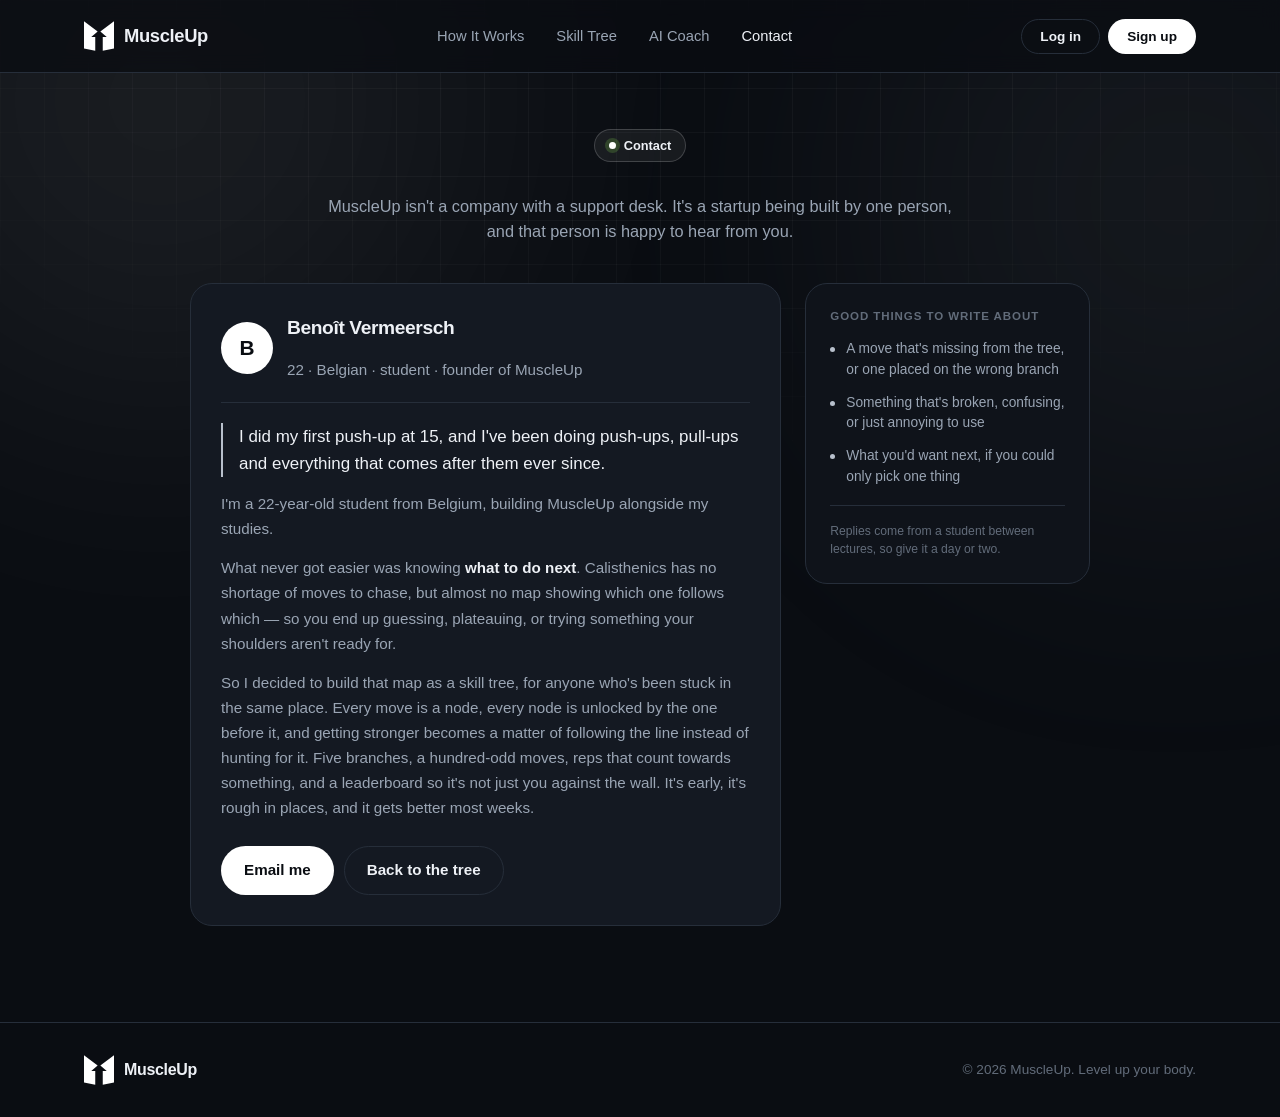
==== commit 81f71951: "Keep START in the middle of the map The pan was clamped to the branch's content bounding box, and th" ====
--- a/contact.html
+++ b/contact.html
@@ -11,9 +11,9 @@
 <link rel="dns-prefetch" href="https://ixcmhtoixwewbaqtuimb.supabase.co">
 <link rel="icon" href="assets/favicon.svg" type="image/svg+xml">
 <meta name="theme-color" content="#0a0d12">
-<link rel="stylesheet" href="css/style.css?v=11">
-<link rel="stylesheet" href="css/auth.css?v=11">
-<link rel="stylesheet" href="css/pages.css?v=11">
+<link rel="stylesheet" href="css/style.css?v=14">
+<link rel="stylesheet" href="css/auth.css?v=14">
+<link rel="stylesheet" href="css/pages.css?v=14">
 </head>
 <body>
 
@@ -96,9 +96,9 @@
   </div>
 </footer>
 
-<script src="js/auth-config.js?v=11"></script>
-<script src="js/auth.js?v=11"></script>
-<script src="js/skills.js?v=11"></script>
-<script src="js/profiles.js?v=11"></script>
+<script src="js/auth-config.js?v=14"></script>
+<script src="js/auth.js?v=14"></script>
+<script src="js/skills.js?v=14"></script>
+<script src="js/profiles.js?v=14"></script>
 </body>
 </html>
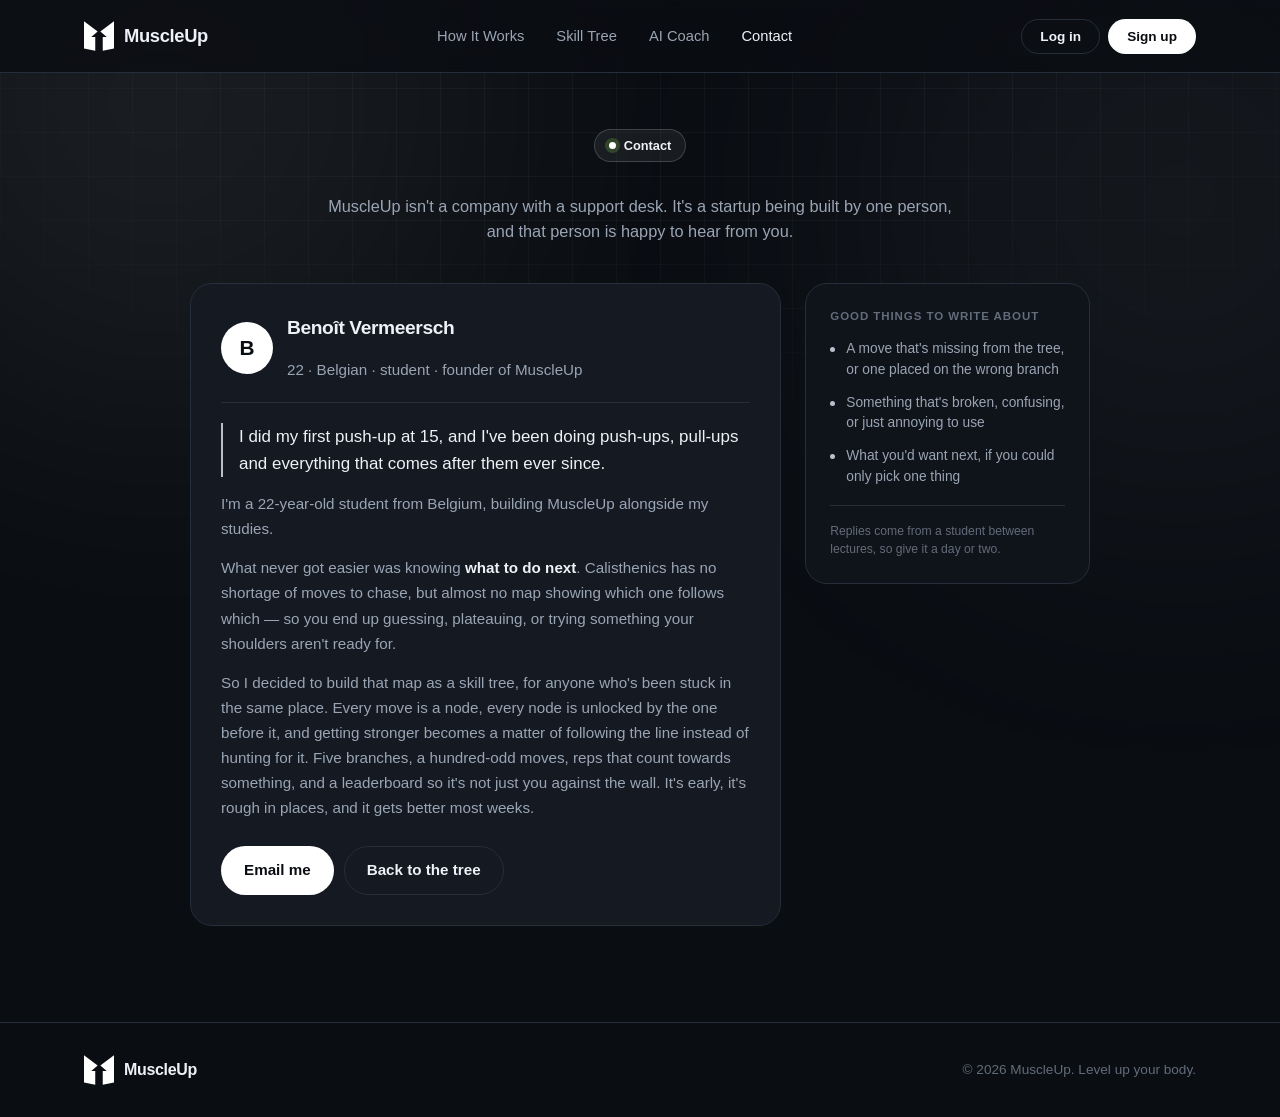
==== commit bcbf8100: "Describe every skill in its popup Opening a node showed its name, its branch and a rep counter, whic" ====
--- a/contact.html
+++ b/contact.html
@@ -11,9 +11,9 @@
 <link rel="dns-prefetch" href="https://ixcmhtoixwewbaqtuimb.supabase.co">
 <link rel="icon" href="assets/favicon.svg" type="image/svg+xml">
 <meta name="theme-color" content="#0a0d12">
-<link rel="stylesheet" href="css/style.css?v=14">
-<link rel="stylesheet" href="css/auth.css?v=14">
-<link rel="stylesheet" href="css/pages.css?v=14">
+<link rel="stylesheet" href="css/style.css?v=16">
+<link rel="stylesheet" href="css/auth.css?v=16">
+<link rel="stylesheet" href="css/pages.css?v=16">
 </head>
 <body>
 
@@ -96,9 +96,9 @@
   </div>
 </footer>
 
-<script src="js/auth-config.js?v=14"></script>
-<script src="js/auth.js?v=14"></script>
-<script src="js/skills.js?v=14"></script>
-<script src="js/profiles.js?v=14"></script>
+<script src="js/auth-config.js?v=16"></script>
+<script src="js/auth.js?v=16"></script>
+<script src="js/skills.js?v=16"></script>
+<script src="js/profiles.js?v=16"></script>
 </body>
 </html>
--- a/css/style.css
+++ b/css/style.css
@@ -958,6 +958,18 @@
 .pop-badge .lock-ico { width: 24px; height: 24px; color: var(--text-faint); }
 .pop-name { font-size: 1.15rem; line-height: 1.2; }
 
+/* what the movement is, in a sentence or three — sits between the name and
+   the favourite button, and shows whether or not the skill is open yet */
+.pop-desc {
+  --fam: var(--border);
+  margin: -2px 0 16px;
+  padding-left: 13px;
+  border-left: 2px solid color-mix(in srgb, var(--fam) 55%, transparent);
+  font-size: 0.85rem;
+  line-height: 1.55;
+  color: var(--text-dim);
+}
+
 /* favourite this position — one star per account, shown on the leaderboard */
 .pop-fav {
   display: flex;
@@ -1051,6 +1063,18 @@
 }
 .pop-quick__b:hover { border-color: var(--lime-dim); color: var(--text); }
 .pop-note { font-size: 0.74rem; color: var(--text-faint); margin-top: 14px; line-height: 1.4; }
+
+/* a skill the check-in ticked: open, but on zero reps like everything else */
+.pop-cleared {
+  margin: 12px 0 4px;
+  padding: 9px 12px;
+  border-radius: 9px;
+  background: rgba(255, 255, 255, 0.05);
+  border: 1px solid var(--border);
+  color: var(--text-dim);
+  font-size: 0.78rem;
+  line-height: 1.45;
+}
 
 /* shown when an entry was clamped, so a changed number is never silent */
 .pop-warn {
--- a/css/auth.css
+++ b/css/auth.css
@@ -357,7 +357,8 @@
 .auth-sent__note.is-error { color: #ff9c92; }
 
 /* =================================================
-   First-run assessment ("what can you already do?")
+   Sign-up check-in — step 1 picks a level, step 2
+   asks which of that level's exercises you can do
    ================================================= */
 
 .assess {
@@ -399,6 +400,15 @@
 }
 .assess.is-open .assess__card { opacity: 1; transform: translateY(0) scale(1); }
 
+/* one step on screen at a time; the card keeps its own height */
+.assess__step {
+  display: flex;
+  flex-direction: column;
+  flex: 1 1 auto;
+  min-height: 0;
+}
+.assess__step[hidden] { display: none; }
+
 .assess__eyebrow {
   font-family: var(--font-display);
   font-size: 0.68rem;
@@ -410,9 +420,64 @@
 .assess__title { font-size: 1.35rem; margin-top: 8px; }
 .assess__lead { font-size: 0.88rem; color: var(--text-dim); margin-top: 8px; line-height: 1.5; }
 
+/* ---- step 1: the three level cards ---- */
+.assess__levels {
+  margin: 20px 0 4px;
+  display: flex;
+  flex-direction: column;
+  gap: 10px;
+}
+
+.assess__level {
+  display: flex;
+  align-items: center;
+  gap: 14px;
+  width: 100%;
+  padding: 15px 16px;
+  text-align: left;
+  border-radius: var(--radius);
+  border: 1px solid var(--border);
+  background: var(--bg-alt);
+  color: inherit;
+  font: inherit;
+  cursor: pointer;
+  transition: border-color 0.15s ease, background 0.15s ease, transform 0.15s ease;
+}
+.assess__level:hover {
+  border-color: var(--lime-dim);
+  background: rgba(255, 255, 255, 0.05);
+  transform: translateY(-1px);
+}
+/* the card you came back from, so "Change level" shows where you were */
+.assess__level.is-picked {
+  border-color: var(--lime);
+  background: rgba(255, 255, 255, 0.06);
+}
+
+.assess__level-icon { flex: none; font-size: 1.5rem; line-height: 1; }
+.assess__level-text { flex: 1; min-width: 0; }
+.assess__level-name {
+  display: block;
+  font-family: var(--font-display);
+  font-weight: 700;
+  font-size: 1rem;
+}
+.assess__level-desc {
+  display: block;
+  margin-top: 3px;
+  font-size: 0.79rem;
+  line-height: 1.4;
+  color: var(--text-faint);
+}
+.assess__level-go { flex: none; color: var(--text-faint); font-size: 1.1rem; }
+.assess__level:hover .assess__level-go { color: var(--lime); }
+
+/* ---- step 2: the exercise checklist ---- */
 .assess__list {
   margin: 18px 0 6px;
   overflow-y: auto;
+  flex: 1 1 auto;
+  min-height: 0;
   display: flex;
   flex-direction: column;
   gap: 8px;
@@ -474,10 +539,18 @@
   border: 1px solid var(--border);
 }
 
-.assess__foot { margin-top: 16px; }
+.assess__foot { margin-top: 16px; flex: none; }
 .assess__count { font-size: 0.8rem; color: var(--text-faint); text-align: center; margin-bottom: 11px; }
+.assess__count b { color: var(--lime); }
 .assess__actions { display: flex; gap: 10px; }
 .assess__actions .btn { flex: 1; }
+.assess__final {
+  margin-top: 11px;
+  font-size: 0.72rem;
+  line-height: 1.4;
+  color: var(--text-faint);
+  text-align: center;
+}
 
 @media (max-width: 560px) {
   .auth-modal__card, .assess__card { padding: 24px 20px 20px; }
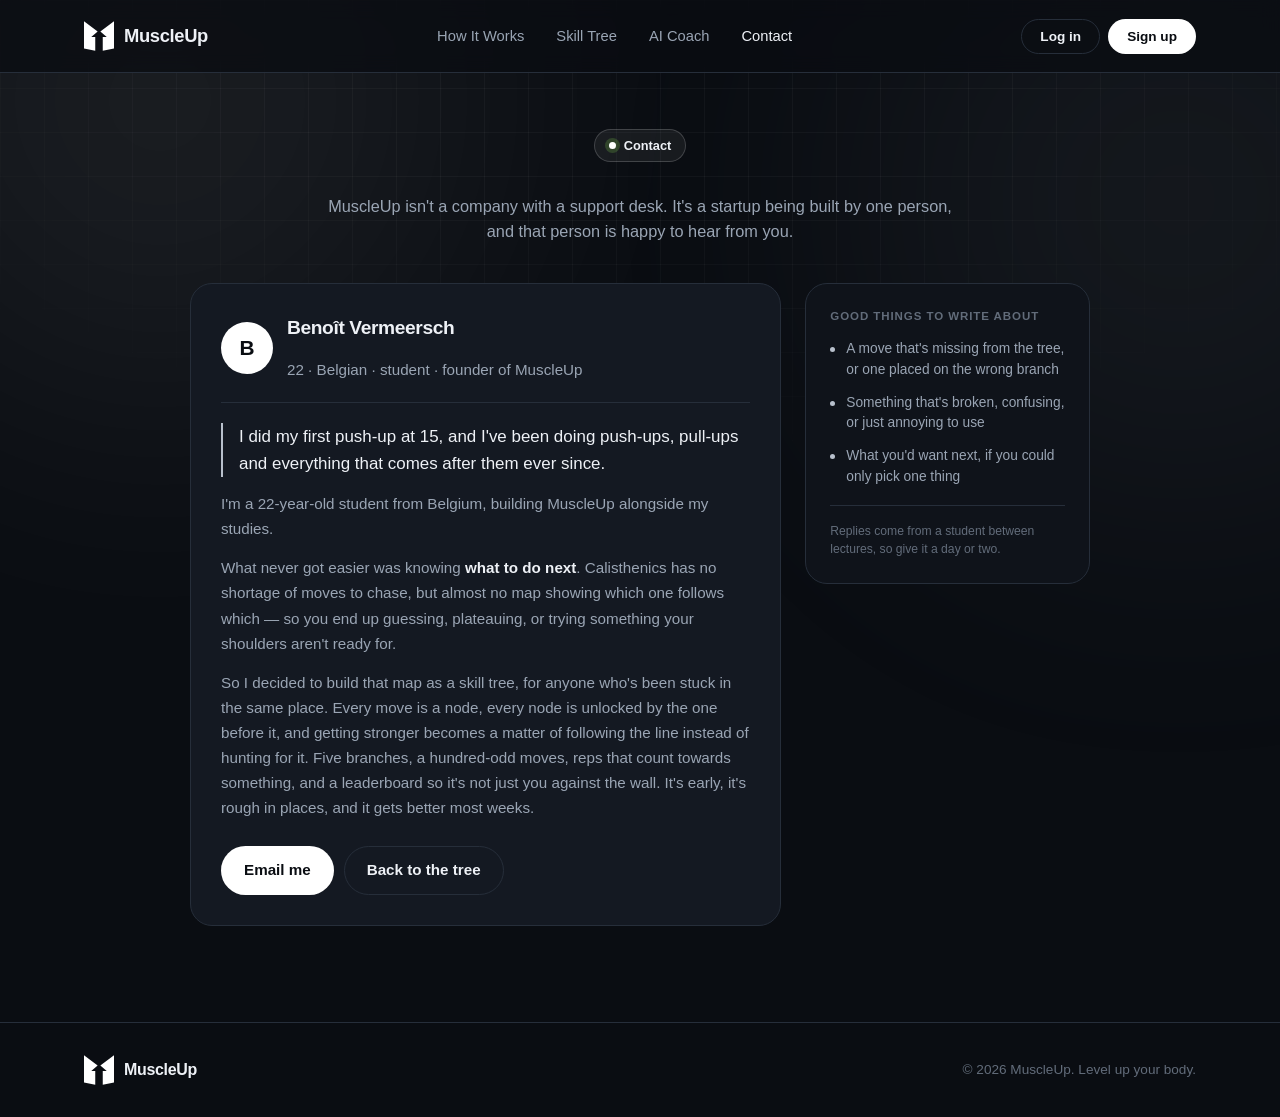
==== commit edb0d777: "Rename the leaderboard's favourite column, and cut the mail fine print Two copy changes.  The leader" ====
--- a/contact.html
+++ b/contact.html
@@ -11,9 +11,9 @@
 <link rel="dns-prefetch" href="https://ixcmhtoixwewbaqtuimb.supabase.co">
 <link rel="icon" href="assets/favicon.svg" type="image/svg+xml">
 <meta name="theme-color" content="#0a0d12">
-<link rel="stylesheet" href="css/style.css?v=16">
-<link rel="stylesheet" href="css/auth.css?v=16">
-<link rel="stylesheet" href="css/pages.css?v=16">
+<link rel="stylesheet" href="css/style.css?v=17">
+<link rel="stylesheet" href="css/auth.css?v=17">
+<link rel="stylesheet" href="css/pages.css?v=17">
 </head>
 <body>
 
@@ -96,9 +96,9 @@
   </div>
 </footer>
 
-<script src="js/auth-config.js?v=16"></script>
-<script src="js/auth.js?v=16"></script>
-<script src="js/skills.js?v=16"></script>
-<script src="js/profiles.js?v=16"></script>
+<script src="js/auth-config.js?v=17"></script>
+<script src="js/auth.js?v=17"></script>
+<script src="js/skills.js?v=17"></script>
+<script src="js/profiles.js?v=17"></script>
 </body>
 </html>
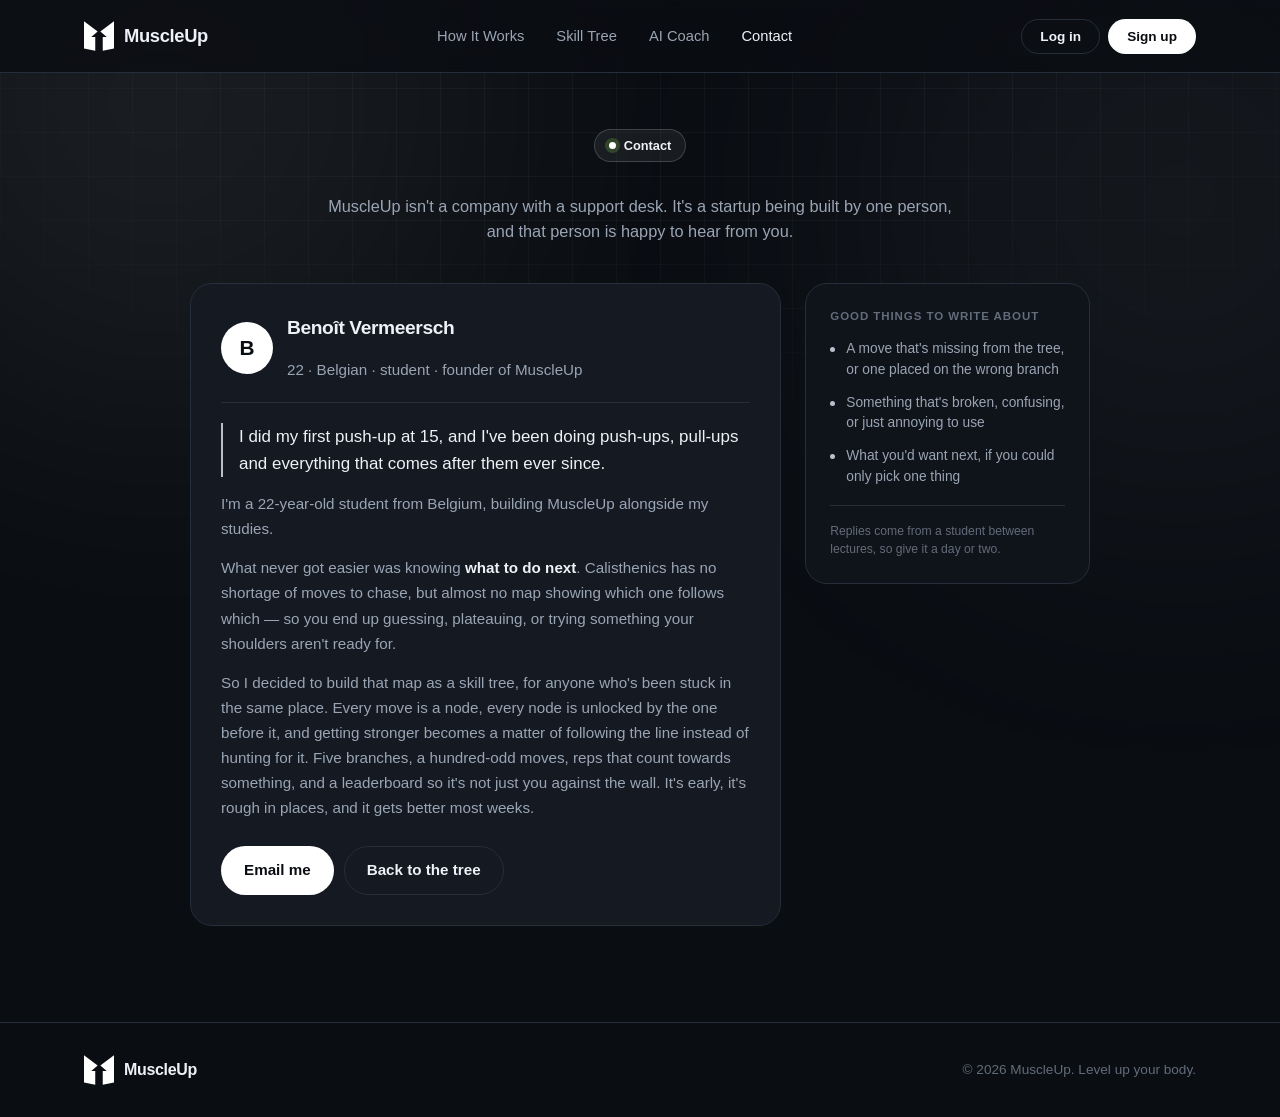
==== commit 99dc356c: "Call a starred skill an exercise everywhere, not a position The leaderboard column was renamed last " ====
--- a/contact.html
+++ b/contact.html
@@ -11,9 +11,9 @@
 <link rel="dns-prefetch" href="https://ixcmhtoixwewbaqtuimb.supabase.co">
 <link rel="icon" href="assets/favicon.svg" type="image/svg+xml">
 <meta name="theme-color" content="#0a0d12">
-<link rel="stylesheet" href="css/style.css?v=17">
-<link rel="stylesheet" href="css/auth.css?v=17">
-<link rel="stylesheet" href="css/pages.css?v=17">
+<link rel="stylesheet" href="css/style.css?v=18">
+<link rel="stylesheet" href="css/auth.css?v=18">
+<link rel="stylesheet" href="css/pages.css?v=18">
 </head>
 <body>
 
@@ -96,9 +96,9 @@
   </div>
 </footer>
 
-<script src="js/auth-config.js?v=17"></script>
-<script src="js/auth.js?v=17"></script>
-<script src="js/skills.js?v=17"></script>
-<script src="js/profiles.js?v=17"></script>
+<script src="js/auth-config.js?v=18"></script>
+<script src="js/auth.js?v=18"></script>
+<script src="js/skills.js?v=18"></script>
+<script src="js/profiles.js?v=18"></script>
 </body>
 </html>
--- a/css/style.css
+++ b/css/style.css
@@ -808,7 +808,7 @@
 }
 .skill-lock { fill: var(--text-faint); pointer-events: none; }
 
-/* the one starred position, marked on its node */
+/* the one starred exercise, marked on its node */
 .skill-star { fill: #f3c645; pointer-events: none; }
 .skill-node.is-favourite .skill-dot {
   stroke: #f3c645;
@@ -970,7 +970,7 @@
   color: var(--text-dim);
 }
 
-/* favourite this position — one star per account, shown on the leaderboard */
+/* favourite this exercise — one star per account, shown on the leaderboard */
 .pop-fav {
   display: flex;
   align-items: center;
